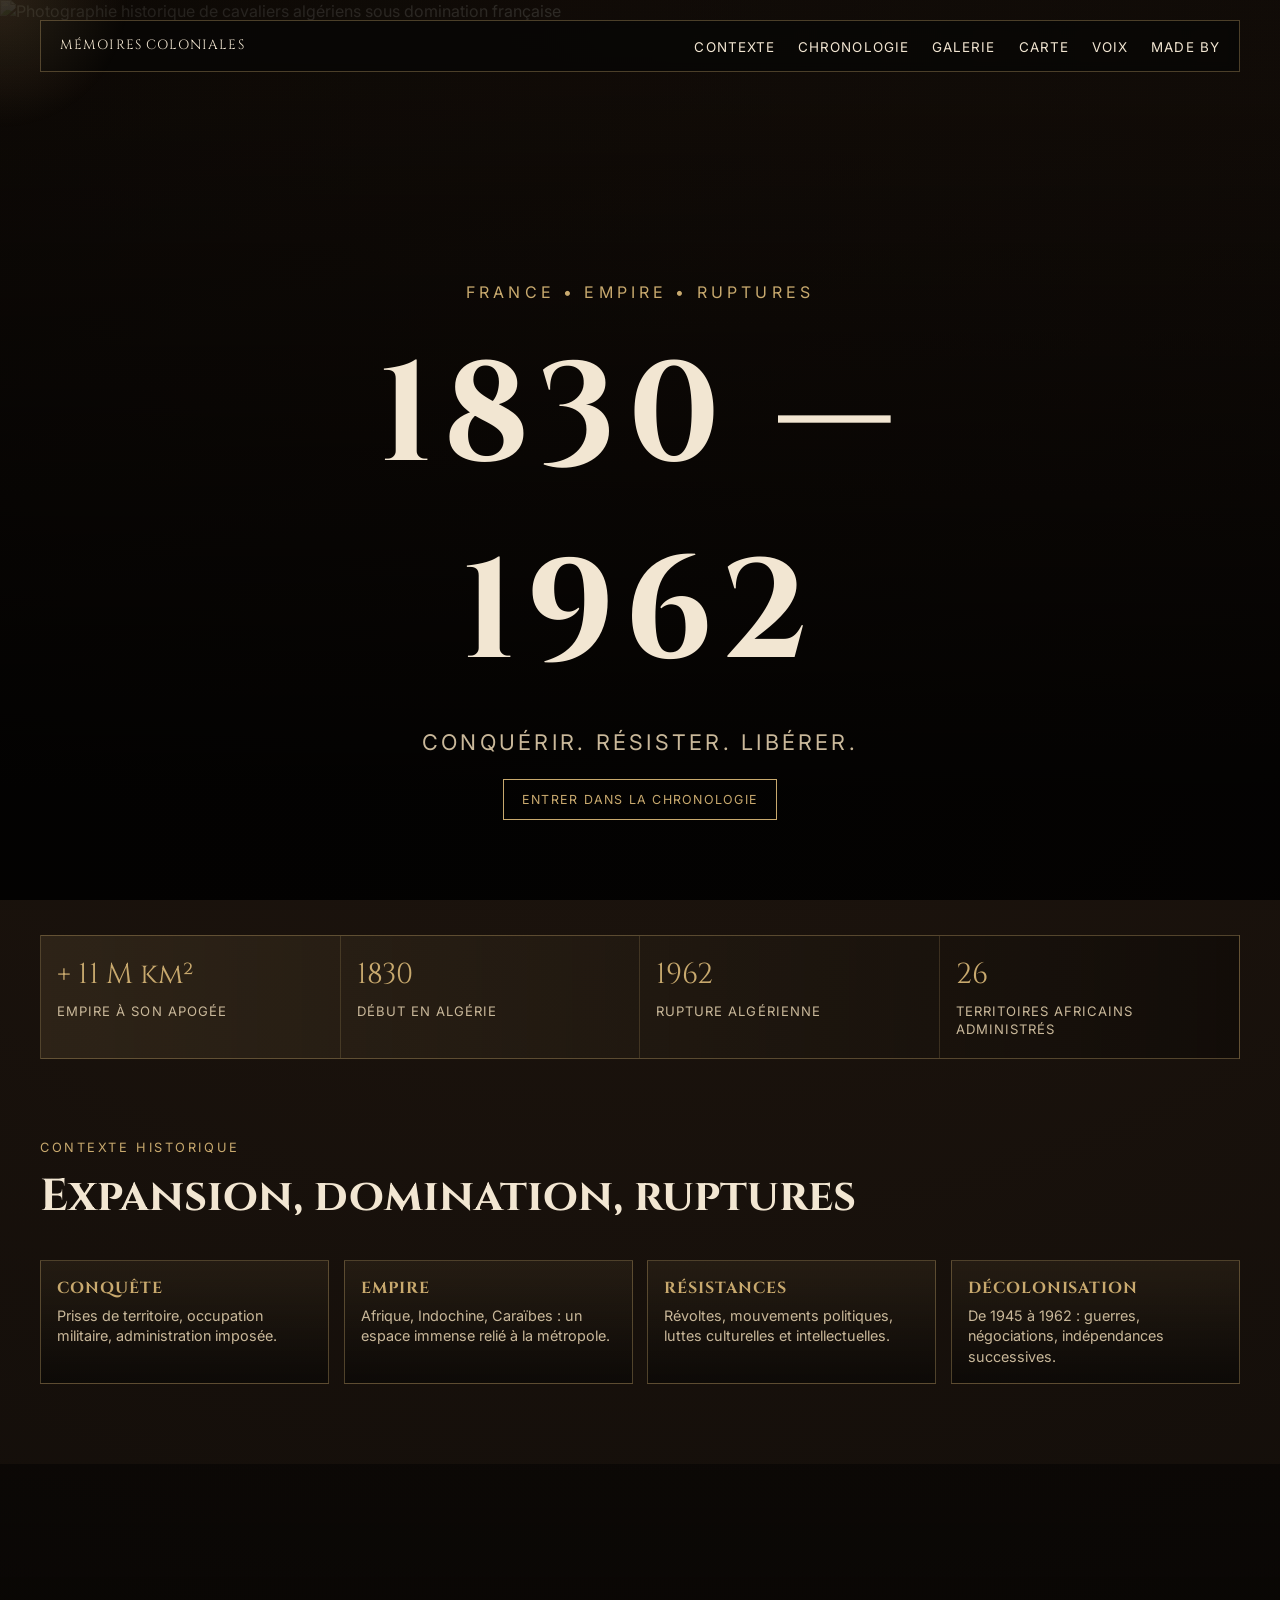
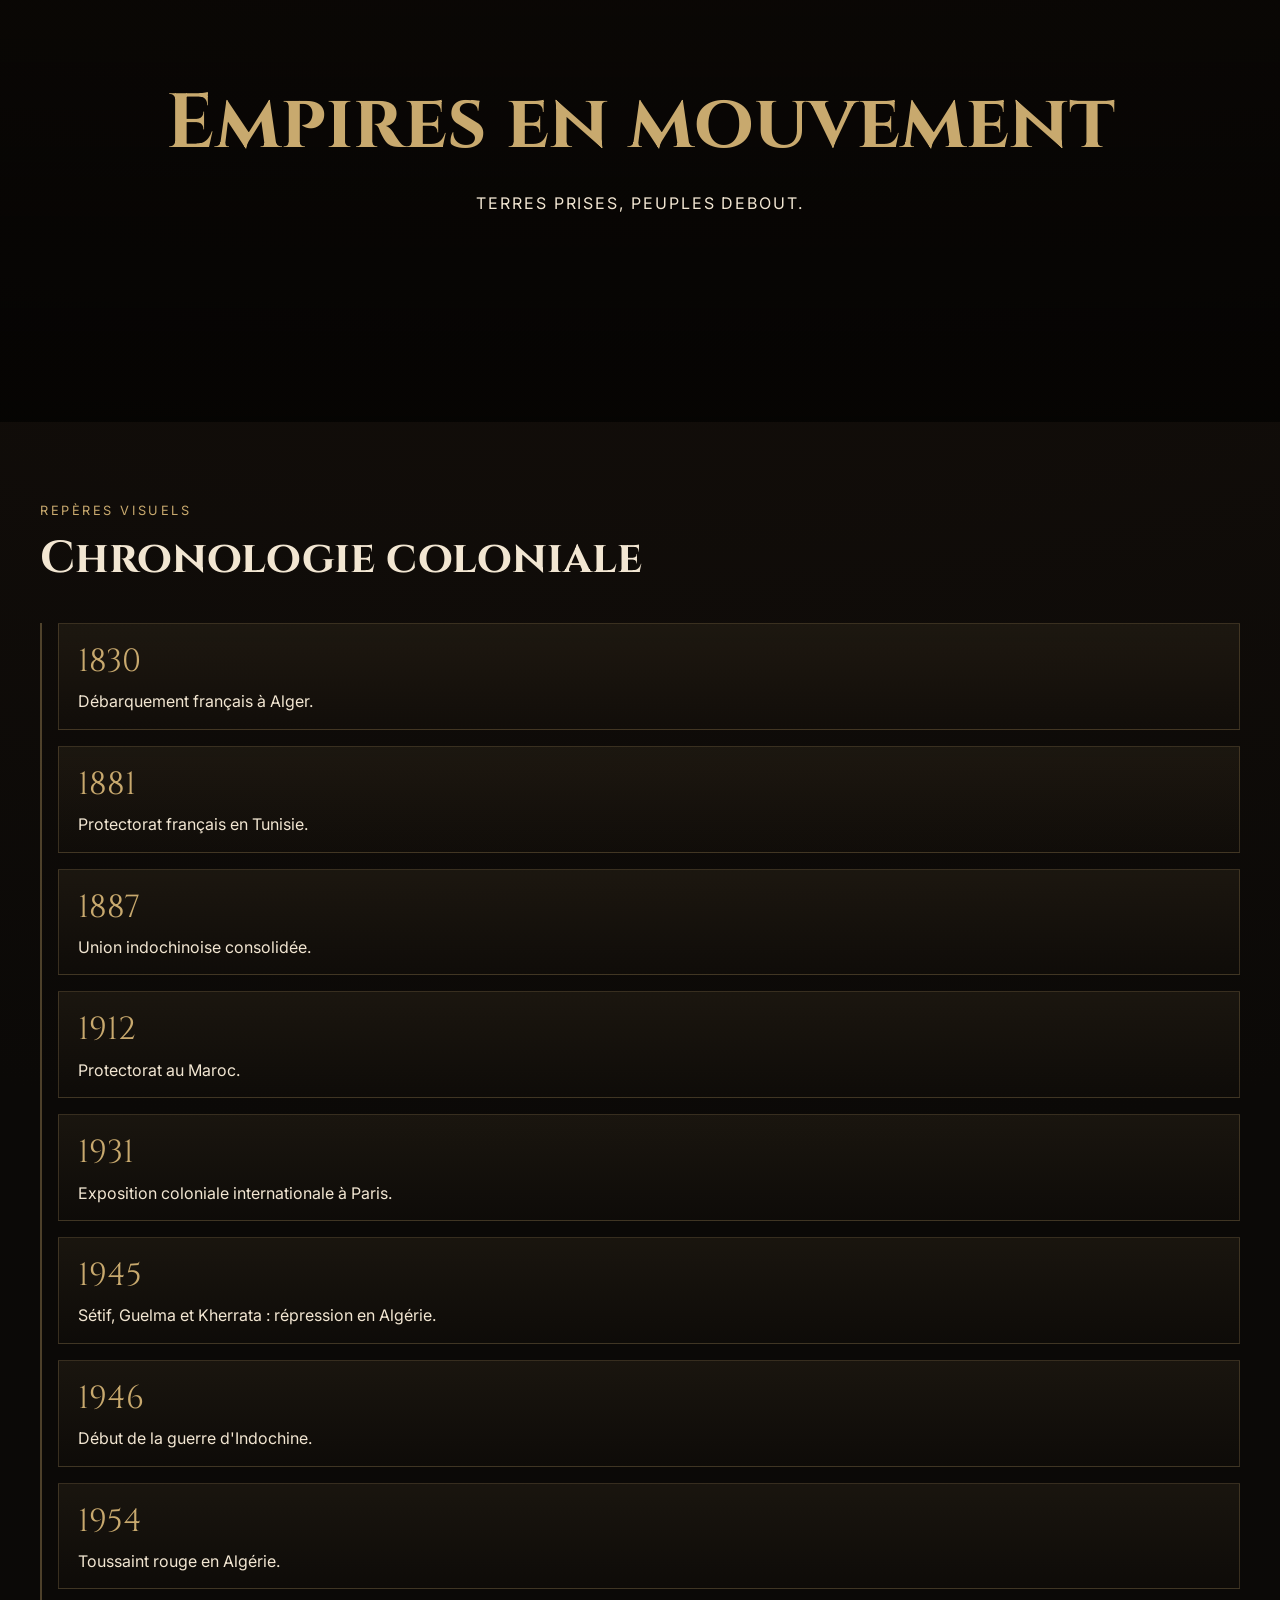
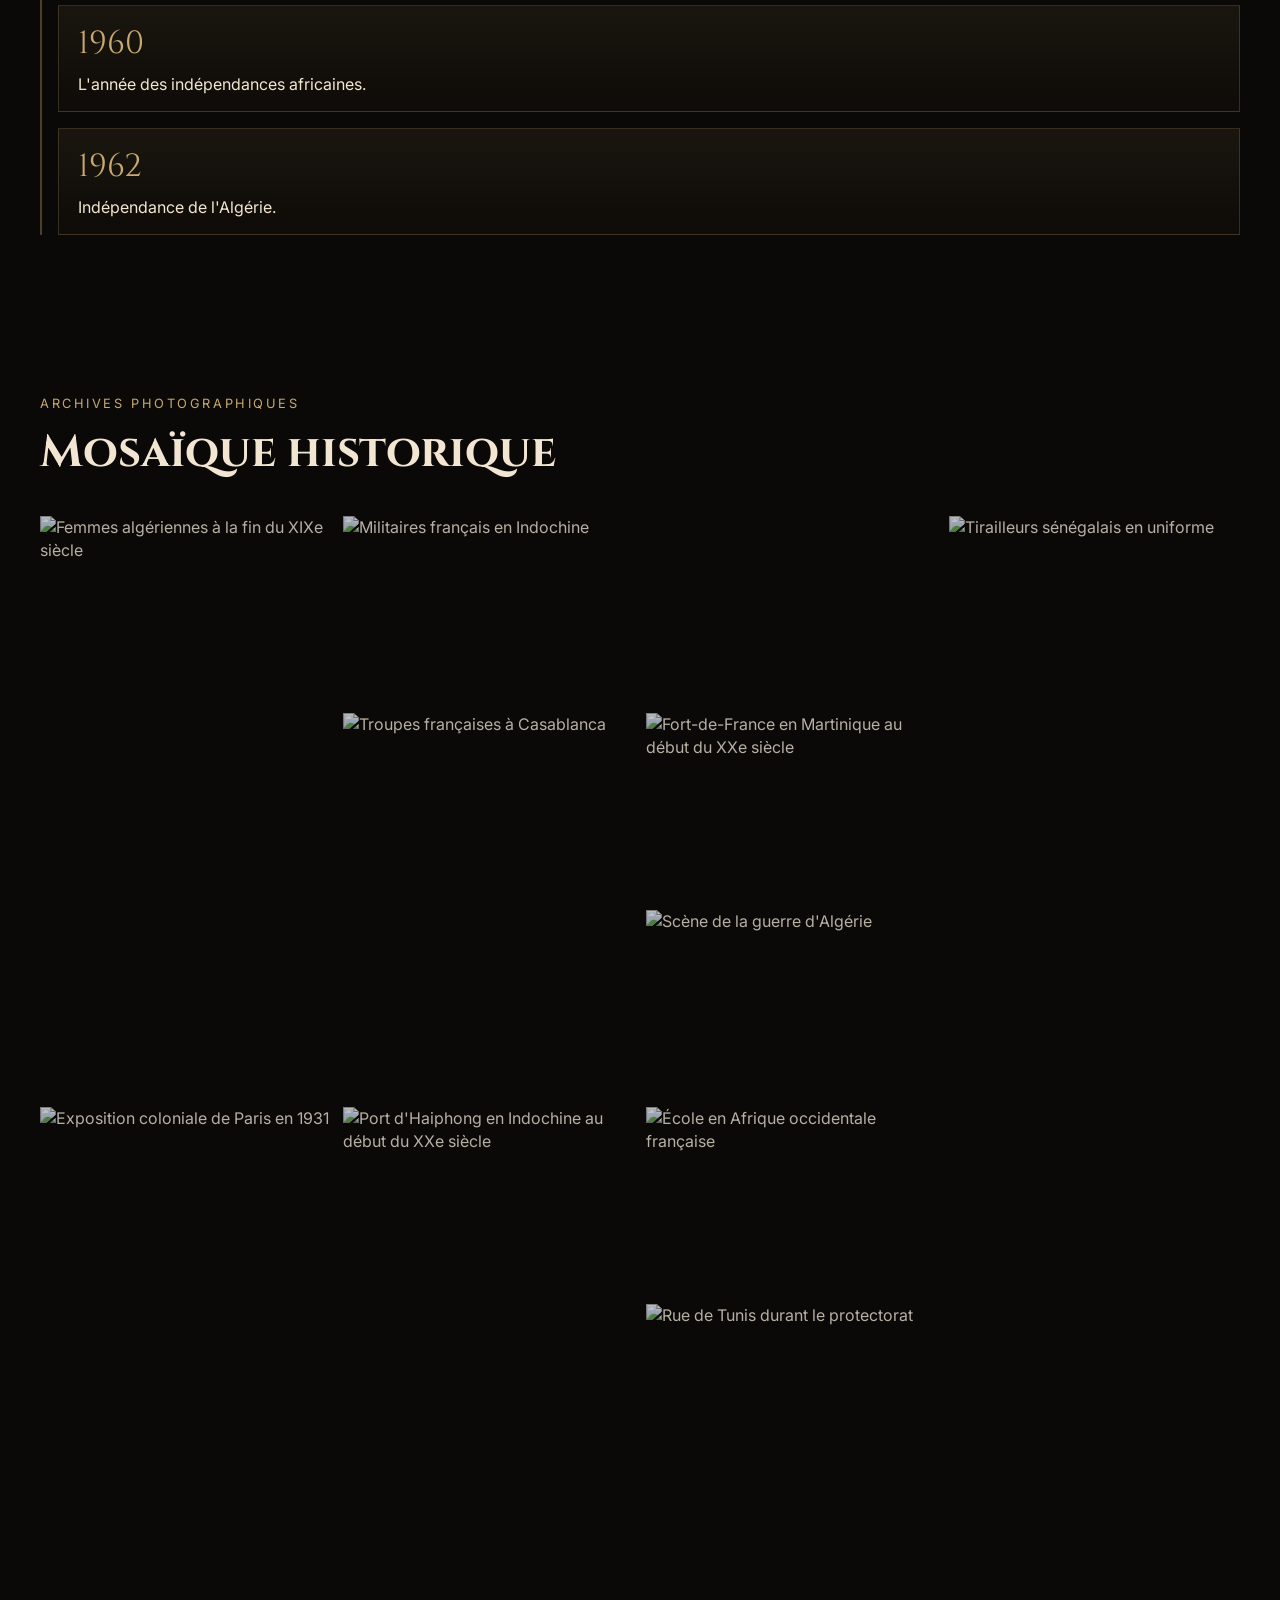
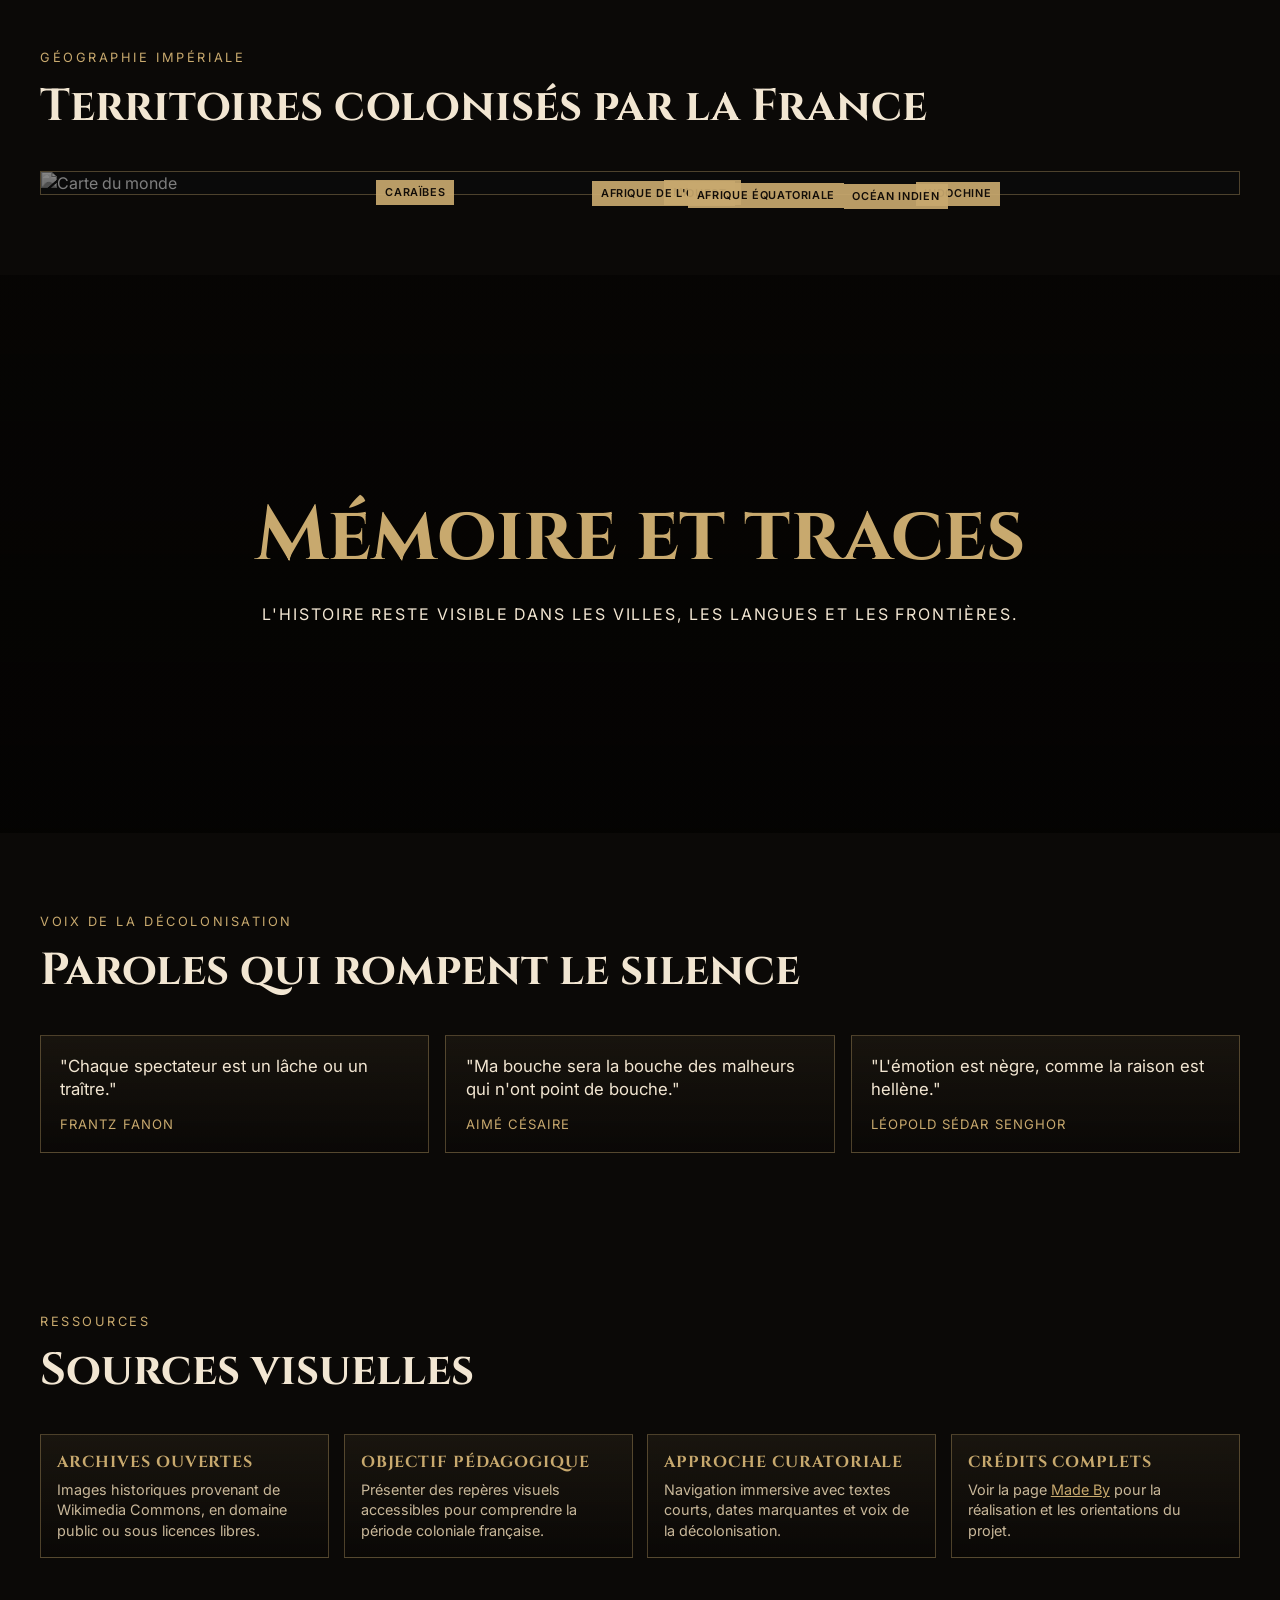
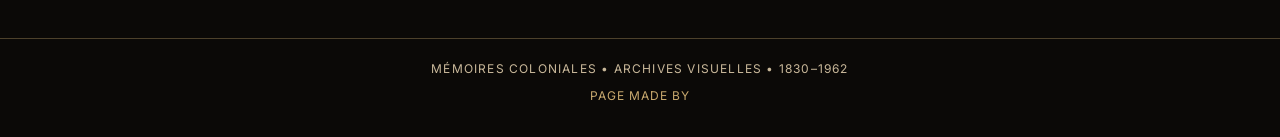
==== index.html @ 6c318ee7 "Initial commit" ====
<!DOCTYPE html>
<html lang="fr">
<head>
  <meta charset="UTF-8">
  <meta name="viewport" content="width=device-width, initial-scale=1.0">
  <title>Mémoires Coloniales | France 1830-1962</title>
  <meta name="description" content="Site immersif en français sur la colonisation et la décolonisation françaises.">
  <link rel="preconnect" href="https://fonts.googleapis.com">
  <link rel="preconnect" href="https://fonts.gstatic.com" crossorigin>
  <link href="https://fonts.googleapis.com/css2?family=Cinzel:wght@400;600;700&family=Inter:wght@300;400;600&display=swap" rel="stylesheet">
  <link rel="stylesheet" href="styles.css">
</head>
<body>
  <div class="cinema-grain" aria-hidden="true"></div>
  <div class="cursor-glow" aria-hidden="true"></div>
  <header class="hero" id="accueil">
    <div class="hero-overlay"></div>
    <img
      class="hero-image kenburns"
      src="https://upload.wikimedia.org/wikipedia/commons/5/5b/Algerian_spahis_1866.jpg"
      alt="Photographie historique de cavaliers algériens sous domination française"
    >
    <nav class="navbar">
      <a href="#accueil" class="logo">MÉMOIRES COLONIALES</a>
      <ul>
        <li><a href="#contexte">Contexte</a></li>
        <li><a href="#chronologie">Chronologie</a></li>
        <li><a href="#galerie">Galerie</a></li>
        <li><a href="#carte">Carte</a></li>
        <li><a href="#voix">Voix</a></li>
        <li><a href="made-by.html">Made By</a></li>
      </ul>
    </nav>
    <div class="hero-content reveal">
      <p class="hero-kicker">France • Empire • Ruptures</p>
      <h1>1830 — 1962</h1>
      <p class="hero-tagline">Conquérir. Résister. Libérer.</p>
      <a class="hero-cta" href="#chronologie">Entrer dans la chronologie</a>
    </div>
  </header>

  <main>
    <section class="stats-strip reveal">
      <article><span>+ 11 M km²</span><p>Empire à son apogée</p></article>
      <article><span>1830</span><p>Début en Algérie</p></article>
      <article><span>1962</span><p>Rupture algérienne</p></article>
      <article><span>26</span><p>Territoires africains administrés</p></article>
    </section>

    <section id="contexte" class="context-section section-spacing reveal">
      <div class="section-title">
        <p class="eyebrow">Contexte historique</p>
        <h2>Expansion, domination, ruptures</h2>
      </div>
      <div class="context-grid">
        <article class="context-card">
          <h3>Conquête</h3>
          <p>Prises de territoire, occupation militaire, administration imposée.</p>
        </article>
        <article class="context-card">
          <h3>Empire</h3>
          <p>Afrique, Indochine, Caraïbes : un espace immense relié à la métropole.</p>
        </article>
        <article class="context-card">
          <h3>Résistances</h3>
          <p>Révoltes, mouvements politiques, luttes culturelles et intellectuelles.</p>
        </article>
        <article class="context-card">
          <h3>Décolonisation</h3>
          <p>De 1945 à 1962 : guerres, négociations, indépendances successives.</p>
        </article>
      </div>
    </section>

    <section class="parallax-section reveal">
      <div class="parallax-bg" aria-hidden="true"></div>
      <div class="parallax-content">
        <h2>Empires en mouvement</h2>
        <p>Terres prises, peuples debout.</p>
      </div>
    </section>

    <section id="chronologie" class="timeline-section section-spacing reveal">
      <div class="section-title">
        <p class="eyebrow">Repères visuels</p>
        <h2>Chronologie coloniale</h2>
      </div>
      <div class="timeline">
        <article class="timeline-item">
          <span class="year">1830</span>
          <p>Débarquement français à Alger.</p>
        </article>
        <article class="timeline-item">
          <span class="year">1881</span>
          <p>Protectorat français en Tunisie.</p>
        </article>
        <article class="timeline-item">
          <span class="year">1887</span>
          <p>Union indochinoise consolidée.</p>
        </article>
        <article class="timeline-item">
          <span class="year">1912</span>
          <p>Protectorat au Maroc.</p>
        </article>
        <article class="timeline-item">
          <span class="year">1931</span>
          <p>Exposition coloniale internationale à Paris.</p>
        </article>
        <article class="timeline-item">
          <span class="year">1945</span>
          <p>Sétif, Guelma et Kherrata : répression en Algérie.</p>
        </article>
        <article class="timeline-item">
          <span class="year">1946</span>
          <p>Début de la guerre d'Indochine.</p>
        </article>
        <article class="timeline-item">
          <span class="year">1954</span>
          <p>Toussaint rouge en Algérie.</p>
        </article>
        <article class="timeline-item">
          <span class="year">1960</span>
          <p>L'année des indépendances africaines.</p>
        </article>
        <article class="timeline-item">
          <span class="year">1962</span>
          <p>Indépendance de l'Algérie.</p>
        </article>
      </div>
    </section>

    <section id="galerie" class="gallery-section section-spacing reveal">
      <div class="section-title">
        <p class="eyebrow">Archives photographiques</p>
        <h2>Mosaïque historique</h2>
      </div>
      <div class="mosaic-grid">
        <figure class="mosaic-item tall">
          <img src="https://upload.wikimedia.org/wikipedia/commons/6/6b/Algerian_women_1889.jpg" alt="Femmes algériennes à la fin du XIXe siècle">
          <figcaption>Algérie — Vies sous occupation</figcaption>
        </figure>
        <figure class="mosaic-item wide">
          <img src="https://upload.wikimedia.org/wikipedia/commons/9/92/French_foreign_legion_in_Indochina_1954.jpg" alt="Militaires français en Indochine">
          <figcaption>Indochine — Fronts coloniaux</figcaption>
        </figure>
        <figure class="mosaic-item">
          <img src="https://upload.wikimedia.org/wikipedia/commons/f/f7/Senegalese_tirailleurs_1917.jpg" alt="Tirailleurs sénégalais en uniforme">
          <figcaption>Afrique de l'Ouest — Soldats de l'empire</figcaption>
        </figure>
        <figure class="mosaic-item tall">
          <img src="https://upload.wikimedia.org/wikipedia/commons/c/c8/Casablanca_1911_french_troops.jpg" alt="Troupes françaises à Casablanca">
          <figcaption>Maroc — Présence armée</figcaption>
        </figure>
        <figure class="mosaic-item">
          <img src="https://upload.wikimedia.org/wikipedia/commons/2/2d/Martinique_Fort-de-France_c1900.jpg" alt="Fort-de-France en Martinique au début du XXe siècle">
          <figcaption>Caraïbes — Ville coloniale</figcaption>
        </figure>
        <figure class="mosaic-item wide">
          <img src="https://upload.wikimedia.org/wikipedia/commons/0/01/Algeria_War_1957.jpg" alt="Scène de la guerre d'Algérie">
          <figcaption>Algérie — Guerre de libération</figcaption>
        </figure>
        <figure class="mosaic-item">
          <img src="https://upload.wikimedia.org/wikipedia/commons/7/75/Colonial_Exposition_1931.jpg" alt="Exposition coloniale de Paris en 1931">
          <figcaption>Paris 1931 — Mise en scène impériale</figcaption>
        </figure>
        <figure class="mosaic-item tall">
          <img src="https://upload.wikimedia.org/wikipedia/commons/3/3a/Haiphong_Indochina_1900s.jpg" alt="Port d'Haiphong en Indochine au début du XXe siècle">
          <figcaption>Indochine — Ports coloniaux</figcaption>
        </figure>
        <figure class="mosaic-item">
          <img src="https://upload.wikimedia.org/wikipedia/commons/b/be/French_West_Africa_school.jpg" alt="École en Afrique occidentale française">
          <figcaption>AOF — École et assimilation</figcaption>
        </figure>
        <figure class="mosaic-item wide">
          <img src="https://upload.wikimedia.org/wikipedia/commons/a/a6/Tunis_French_Protectorate.jpg" alt="Rue de Tunis durant le protectorat">
          <figcaption>Tunisie — Société sous protectorat</figcaption>
        </figure>
      </div>
    </section>

    <section id="carte" class="map-section section-spacing reveal">
      <div class="section-title">
        <p class="eyebrow">Géographie impériale</p>
        <h2>Territoires colonisés par la France</h2>
      </div>
      <div class="map-wrapper">
        <img src="https://upload.wikimedia.org/wikipedia/commons/8/80/World_map_-_low_resolution.svg" alt="Carte du monde">
        <div class="marker afrique-nord">Maghreb</div>
        <div class="marker afrique-ouest">Afrique de l'Ouest</div>
        <div class="marker afrique-equatoriale">Afrique équatoriale</div>
        <div class="marker indochine">Indochine</div>
        <div class="marker caraibes">Caraïbes</div>
        <div class="marker ocean-indien">Océan Indien</div>
      </div>
    </section>

    <section class="parallax-section reveal">
      <div class="parallax-bg parallax-bg-second" aria-hidden="true"></div>
      <div class="parallax-content">
        <h2>Mémoire et traces</h2>
        <p>L'histoire reste visible dans les villes, les langues et les frontières.</p>
      </div>
    </section>

    <section id="voix" class="quotes-section section-spacing reveal">
      <div class="section-title">
        <p class="eyebrow">Voix de la décolonisation</p>
        <h2>Paroles qui rompent le silence</h2>
      </div>
      <div class="quotes-grid">
        <blockquote>
          <p>"Chaque spectateur est un lâche ou un traître."</p>
          <cite>Frantz Fanon</cite>
        </blockquote>
        <blockquote>
          <p>"Ma bouche sera la bouche des malheurs qui n'ont point de bouche."</p>
          <cite>Aimé Césaire</cite>
        </blockquote>
        <blockquote>
          <p>"L'émotion est nègre, comme la raison est hellène."</p>
          <cite>Léopold Sédar Senghor</cite>
        </blockquote>
      </div>
    </section>

    <section class="section-spacing reveal">
      <div class="section-title">
        <p class="eyebrow">Ressources</p>
        <h2>Sources visuelles</h2>
      </div>
      <div class="context-grid">
        <article class="context-card">
          <h3>Archives ouvertes</h3>
          <p>Images historiques provenant de Wikimedia Commons, en domaine public ou sous licences libres.</p>
        </article>
        <article class="context-card">
          <h3>Objectif pédagogique</h3>
          <p>Présenter des repères visuels accessibles pour comprendre la période coloniale française.</p>
        </article>
        <article class="context-card">
          <h3>Approche curatoriale</h3>
          <p>Navigation immersive avec textes courts, dates marquantes et voix de la décolonisation.</p>
        </article>
        <article class="context-card">
          <h3>Crédits complets</h3>
          <p>Voir la page <a href="made-by.html">Made By</a> pour la réalisation et les orientations du projet.</p>
        </article>
      </div>
    </section>
  </main>

  <footer class="footer">
    <p>Mémoires Coloniales • Archives visuelles • 1830–1962</p>
    <a href="made-by.html">Page Made By</a>
  </footer>

  <script src="script.js"></script>
</body>
</html>
---- styles.css ----
:root {
  --bg: #0b0907;
  --bg-soft: #17120d;
  --panel: #1e1710;
  --gold: #c8a96e;
  --gold-soft: #9f8352;
  --text: #f2e6d2;
  --muted: #c9b89a;
  --line: rgba(200, 169, 110, 0.35);
}

* {
  box-sizing: border-box;
  margin: 0;
  padding: 0;
}

html {
  scroll-behavior: smooth;
}

body {
  font-family: "Inter", sans-serif;
  background: radial-gradient(circle at top, #22170f 0%, var(--bg) 42%);
  color: var(--text);
  line-height: 1.4;
  overflow-x: hidden;
  position: relative;
}

img {
  display: block;
  width: 100%;
  height: auto;
}

.hero {
  min-height: 100vh;
  position: relative;
  display: grid;
  place-items: center;
  isolation: isolate;
}

.hero-image {
  position: absolute;
  inset: 0;
  width: 100%;
  height: 100%;
  object-fit: cover;
  z-index: -3;
  filter: saturate(0.72) contrast(1.06) brightness(0.58);
}

.hero-overlay {
  position: absolute;
  inset: 0;
  background:
    linear-gradient(180deg, rgba(0, 0, 0, 0.4) 10%, rgba(0, 0, 0, 0.86) 88%),
    linear-gradient(90deg, rgba(18, 12, 7, 0.7), rgba(26, 16, 9, 0.35));
  z-index: -2;
}

.kenburns {
  animation: kenBurns 26s ease-in-out infinite alternate;
}

@keyframes kenBurns {
  0% {
    transform: scale(1) translateY(0);
  }
  100% {
    transform: scale(1.16) translateY(-1.5%);
  }
}

.navbar {
  position: sticky;
  top: 0;
  z-index: 50;
  width: min(1200px, calc(100% - 2rem));
  margin: 1.25rem auto auto;
  padding: 0.85rem 1.2rem;
  display: flex;
  justify-content: space-between;
  align-items: center;
  border: 1px solid var(--line);
  background: rgba(8, 7, 6, 0.82);
  backdrop-filter: blur(6px);
}

.logo {
  text-decoration: none;
  color: var(--gold);
  letter-spacing: 0.14em;
  font-family: "Cinzel", serif;
  font-size: clamp(0.72rem, 2vw, 0.9rem);
}

.navbar ul {
  list-style: none;
  display: flex;
  gap: clamp(0.6rem, 1.8vw, 1.8rem);
}

.navbar a {
  color: var(--text);
  text-decoration: none;
  font-size: 0.84rem;
  text-transform: uppercase;
  letter-spacing: 0.08em;
  transition: color 0.25s ease;
}

.navbar a.active,
.navbar a:hover {
  color: var(--gold);
}

.hero-content {
  text-align: center;
  max-width: 820px;
  padding: 1rem;
}

.hero-kicker {
  text-transform: uppercase;
  letter-spacing: 0.26em;
  color: var(--gold);
  margin-bottom: 1rem;
}

h1, h2, h3, .year {
  font-family: "Cinzel", serif;
}

h1 {
  font-size: clamp(3.2rem, 13vw, 8.8rem);
  letter-spacing: 0.08em;
  color: var(--text);
}

.hero-tagline {
  margin-top: 0.85rem;
  font-size: clamp(1rem, 2.7vw, 1.35rem);
  letter-spacing: 0.15em;
  text-transform: uppercase;
  color: var(--muted);
}

.hero-cta {
  display: inline-block;
  margin-top: 1.4rem;
  border: 1px solid var(--gold);
  color: var(--gold);
  text-decoration: none;
  text-transform: uppercase;
  letter-spacing: 0.1em;
  padding: 0.65rem 1.1rem;
  font-size: 0.78rem;
  transition: background 0.3s ease, color 0.3s ease, transform 0.3s ease;
}

.hero-cta:hover {
  background: var(--gold);
  color: #120d08;
  transform: translateY(-2px);
}

.cinema-grain {
  position: fixed;
  inset: 0;
  pointer-events: none;
  z-index: 120;
  opacity: 0.09;
  background-image: radial-gradient(circle, rgba(255, 255, 255, 0.26) 1px, transparent 1px);
  background-size: 3px 3px;
  mix-blend-mode: soft-light;
}

.cursor-glow {
  position: fixed;
  top: 0;
  left: 0;
  width: 260px;
  height: 260px;
  border-radius: 50%;
  pointer-events: none;
  z-index: 10;
  background: radial-gradient(circle, rgba(200, 169, 110, 0.16) 0%, rgba(200, 169, 110, 0) 70%);
  transform: translate(-50%, -50%);
}

.stats-strip {
  width: min(1200px, calc(100% - 2rem));
  margin: 2.2rem auto 0;
  border: 1px solid var(--line);
  background: linear-gradient(90deg, rgba(200, 169, 110, 0.12), rgba(17, 12, 8, 0.85));
  display: grid;
  grid-template-columns: repeat(4, 1fr);
}

.stats-strip article {
  padding: 1.2rem 1rem;
  border-right: 1px solid rgba(200, 169, 110, 0.2);
}

.stats-strip article:last-child {
  border-right: none;
}

.stats-strip span {
  display: block;
  font-family: "Cinzel", serif;
  color: var(--gold);
  font-size: clamp(1.3rem, 2.8vw, 1.8rem);
}

.stats-strip p {
  margin-top: 0.4rem;
  color: var(--muted);
  font-size: 0.82rem;
  text-transform: uppercase;
  letter-spacing: 0.08em;
}

.section-spacing {
  width: min(1200px, calc(100% - 2rem));
  margin: 0 auto;
  padding: 5rem 0;
}

.section-title {
  margin-bottom: 2rem;
}

.section-title .eyebrow {
  text-transform: uppercase;
  letter-spacing: 0.2em;
  color: var(--gold);
  font-size: 0.8rem;
  margin-bottom: 0.55rem;
}

.section-title h2 {
  font-size: clamp(1.5rem, 5vw, 2.8rem);
}

.context-grid {
  display: grid;
  grid-template-columns: repeat(4, 1fr);
  gap: 0.9rem;
}

.context-card {
  border: 1px solid var(--line);
  background: linear-gradient(180deg, rgba(200, 169, 110, 0.08), rgba(10, 8, 6, 0.74));
  padding: 1rem;
}

.context-card h3 {
  color: var(--gold);
  margin-bottom: 0.4rem;
  font-size: 1rem;
  letter-spacing: 0.06em;
  text-transform: uppercase;
}

.context-card p {
  color: var(--muted);
  font-size: 0.9rem;
}

.context-card a {
  color: var(--gold);
}

.parallax-section {
  height: 62vh;
  position: relative;
  overflow: hidden;
  display: grid;
  place-items: center;
}

.parallax-bg {
  position: absolute;
  inset: -10% 0;
  background-image:
    linear-gradient(to bottom, rgba(4, 3, 2, 0.5), rgba(4, 3, 2, 0.87)),
    url("https://upload.wikimedia.org/wikipedia/commons/8/80/Algerian_cavalry_1893.jpg");
  background-attachment: fixed;
  background-position: center;
  background-size: cover;
  transform: scale(1.08);
}

.parallax-bg-second {
  background-image:
    linear-gradient(to bottom, rgba(4, 3, 2, 0.56), rgba(4, 3, 2, 0.9)),
    url("https://upload.wikimedia.org/wikipedia/commons/7/7f/Independence_Day_Algeria_1962.jpg");
}

.parallax-content {
  position: relative;
  text-align: center;
  z-index: 2;
}

.parallax-content h2 {
  font-size: clamp(2rem, 8vw, 4.8rem);
  color: var(--gold);
}

.parallax-content p {
  margin-top: 0.8rem;
  letter-spacing: 0.12em;
  text-transform: uppercase;
}

.timeline {
  display: grid;
  gap: 1rem;
  border-left: 2px solid var(--line);
  padding-left: 1rem;
}

.timeline-item {
  padding: 1rem 1rem 1rem 1.2rem;
  background: linear-gradient(180deg, rgba(200, 169, 110, 0.08), rgba(200, 169, 110, 0.02));
  border: 1px solid rgba(200, 169, 110, 0.22);
}

.year {
  display: block;
  color: var(--gold);
  font-size: clamp(1.45rem, 3.2vw, 2rem);
  margin-bottom: 0.35rem;
}

.mosaic-grid {
  display: grid;
  grid-template-columns: repeat(4, 1fr);
  grid-auto-rows: 185px;
  gap: 0.75rem;
}

.mosaic-item {
  position: relative;
  overflow: hidden;
}

.mosaic-item img {
  width: 100%;
  height: 100%;
  object-fit: cover;
  transition: transform 0.7s ease;
  filter: contrast(1.03) brightness(0.75) saturate(0.75);
}

.mosaic-item:hover img {
  transform: scale(1.08);
}

.mosaic-item figcaption {
  position: absolute;
  inset: auto 0 0;
  background: linear-gradient(180deg, transparent, rgba(4, 3, 2, 0.9));
  color: var(--text);
  padding: 0.95rem 0.8rem 0.7rem;
  font-size: 0.82rem;
  letter-spacing: 0.08em;
  text-transform: uppercase;
  opacity: 0;
  transform: translateY(12px);
  transition: opacity 0.4s ease, transform 0.4s ease;
}

.mosaic-item:hover figcaption {
  opacity: 1;
  transform: translateY(0);
}

.mosaic-item.tall {
  grid-row: span 2;
}

.mosaic-item.wide {
  grid-column: span 2;
}

.map-wrapper {
  position: relative;
  border: 1px solid var(--line);
  background: #0a0a0a;
}

.map-wrapper img {
  filter: grayscale(1) contrast(1.1) brightness(0.52);
}

.marker {
  position: absolute;
  background: rgba(200, 169, 110, 0.92);
  color: #120d08;
  padding: 0.3rem 0.55rem;
  font-size: 0.68rem;
  letter-spacing: 0.06em;
  text-transform: uppercase;
  font-weight: 600;
}

.afrique-nord { top: 37%; left: 52%; }
.afrique-ouest { top: 43%; left: 46%; }
.afrique-equatoriale { top: 50%; left: 54%; }
.indochine { top: 44%; left: 73%; }
.caraibes { top: 38%; left: 28%; }
.ocean-indien { top: 56%; left: 67%; }

.quotes-grid {
  display: grid;
  grid-template-columns: repeat(3, 1fr);
  gap: 1rem;
}

blockquote {
  border: 1px solid var(--line);
  background: linear-gradient(180deg, rgba(200, 169, 110, 0.07), rgba(10, 8, 6, 0.72));
  padding: 1.2rem;
}

blockquote p {
  font-size: 1.05rem;
}

blockquote cite {
  display: block;
  margin-top: 0.8rem;
  color: var(--gold);
  font-style: normal;
  text-transform: uppercase;
  letter-spacing: 0.08em;
  font-size: 0.82rem;
}

.footer {
  padding: 1.4rem 1rem 2rem;
  border-top: 1px solid var(--line);
  text-align: center;
  letter-spacing: 0.1em;
  text-transform: uppercase;
  color: var(--muted);
  font-size: 0.75rem;
}

.footer a {
  display: inline-block;
  margin-top: 0.65rem;
  color: var(--gold);
  text-decoration: none;
  letter-spacing: 0.08em;
}

.footer a:hover {
  color: var(--text);
}

.reveal {
  opacity: 0;
  transform: translateY(28px);
  transition: opacity 0.9s ease, transform 0.9s ease;
}

.reveal.visible {
  opacity: 1;
  transform: translateY(0);
}

@media (max-width: 940px) {
  .stats-strip {
    grid-template-columns: repeat(2, 1fr);
  }

  .stats-strip article:nth-child(2) {
    border-right: none;
  }

  .context-grid {
    grid-template-columns: repeat(2, 1fr);
  }

  .mosaic-grid {
    grid-template-columns: repeat(2, 1fr);
    grid-auto-rows: 170px;
  }

  .quotes-grid {
    grid-template-columns: 1fr;
  }
}

@media (max-width: 720px) {
  .navbar {
    gap: 0.9rem;
    align-items: flex-start;
    flex-direction: column;
  }

  .navbar ul {
    flex-wrap: wrap;
  }

  .parallax-section {
    height: 45vh;
  }

  .stats-strip {
    grid-template-columns: 1fr;
  }

  .stats-strip article {
    border-right: none;
    border-bottom: 1px solid rgba(200, 169, 110, 0.2);
  }

  .stats-strip article:last-child {
    border-bottom: none;
  }

  .context-grid {
    grid-template-columns: 1fr;
  }

  .mosaic-item.wide {
    grid-column: span 1;
  }

  .marker {
    font-size: 0.58rem;
    padding: 0.24rem 0.44rem;
  }
}
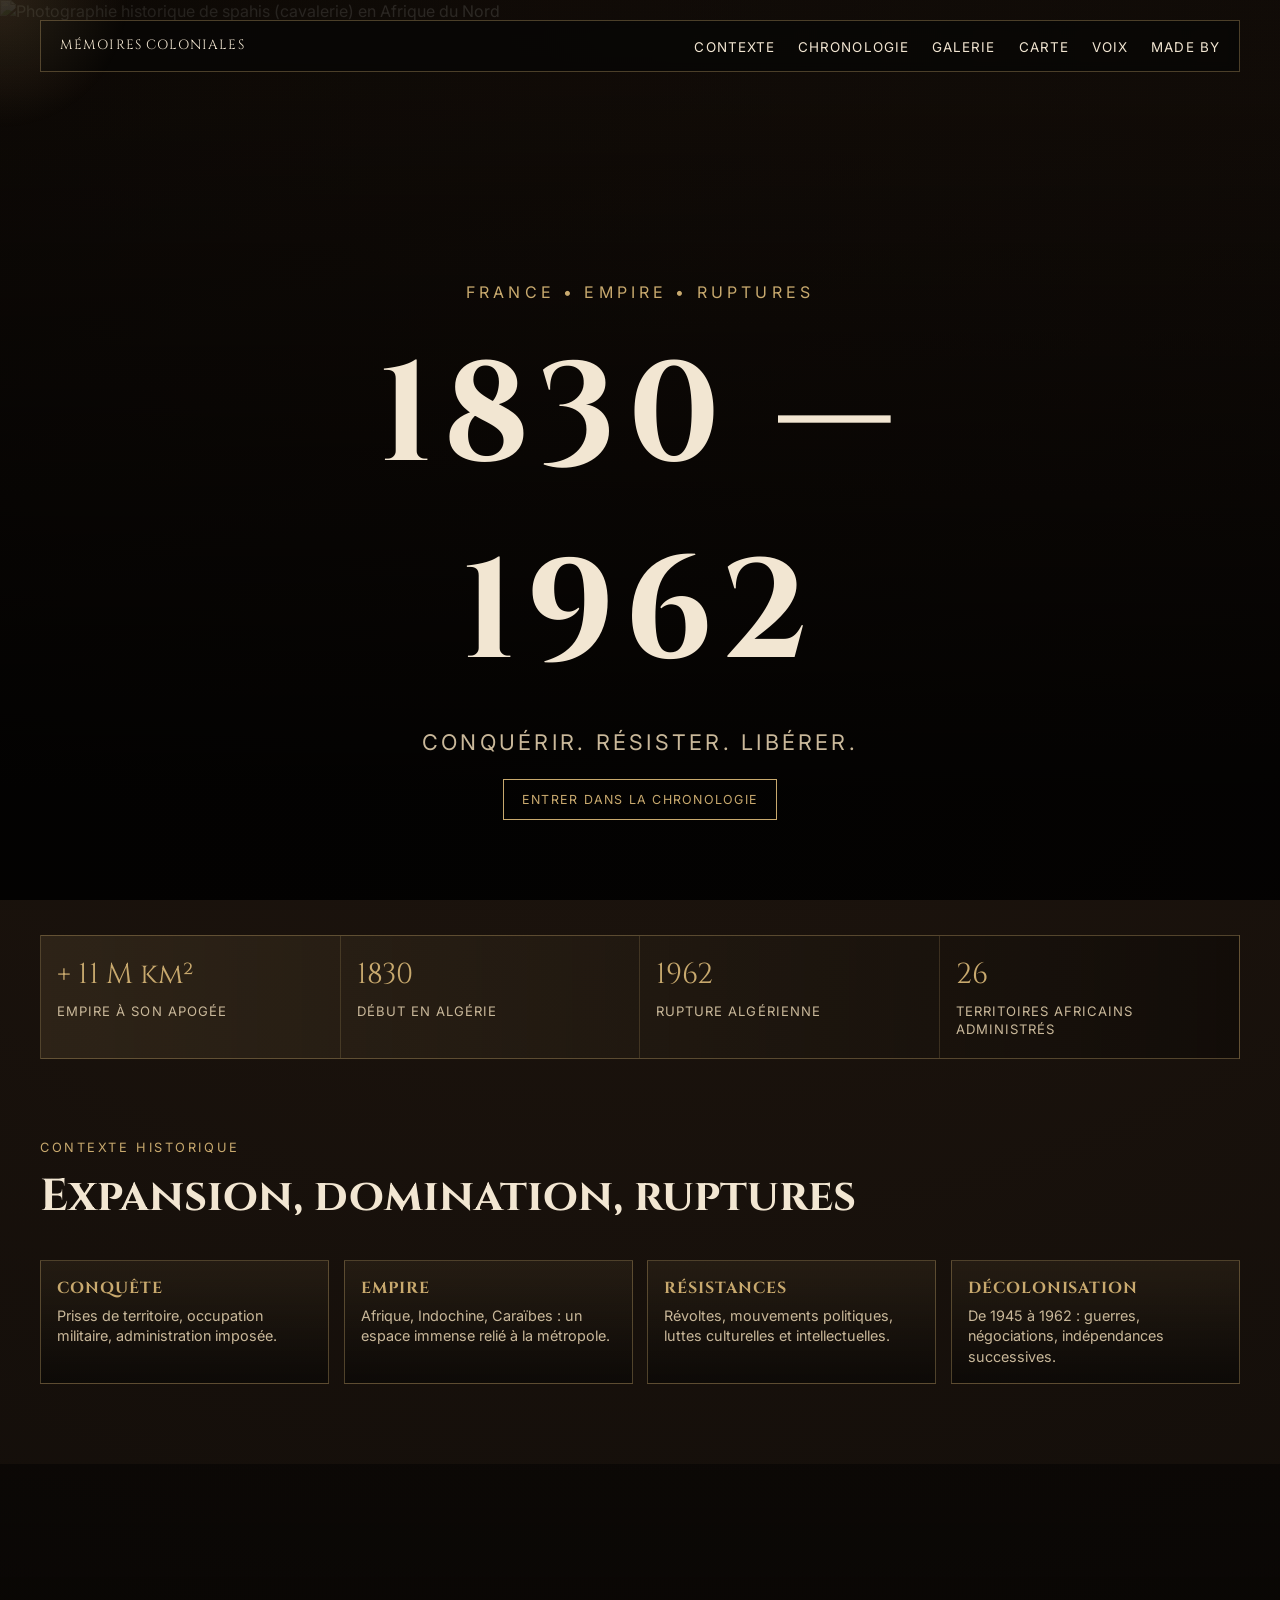
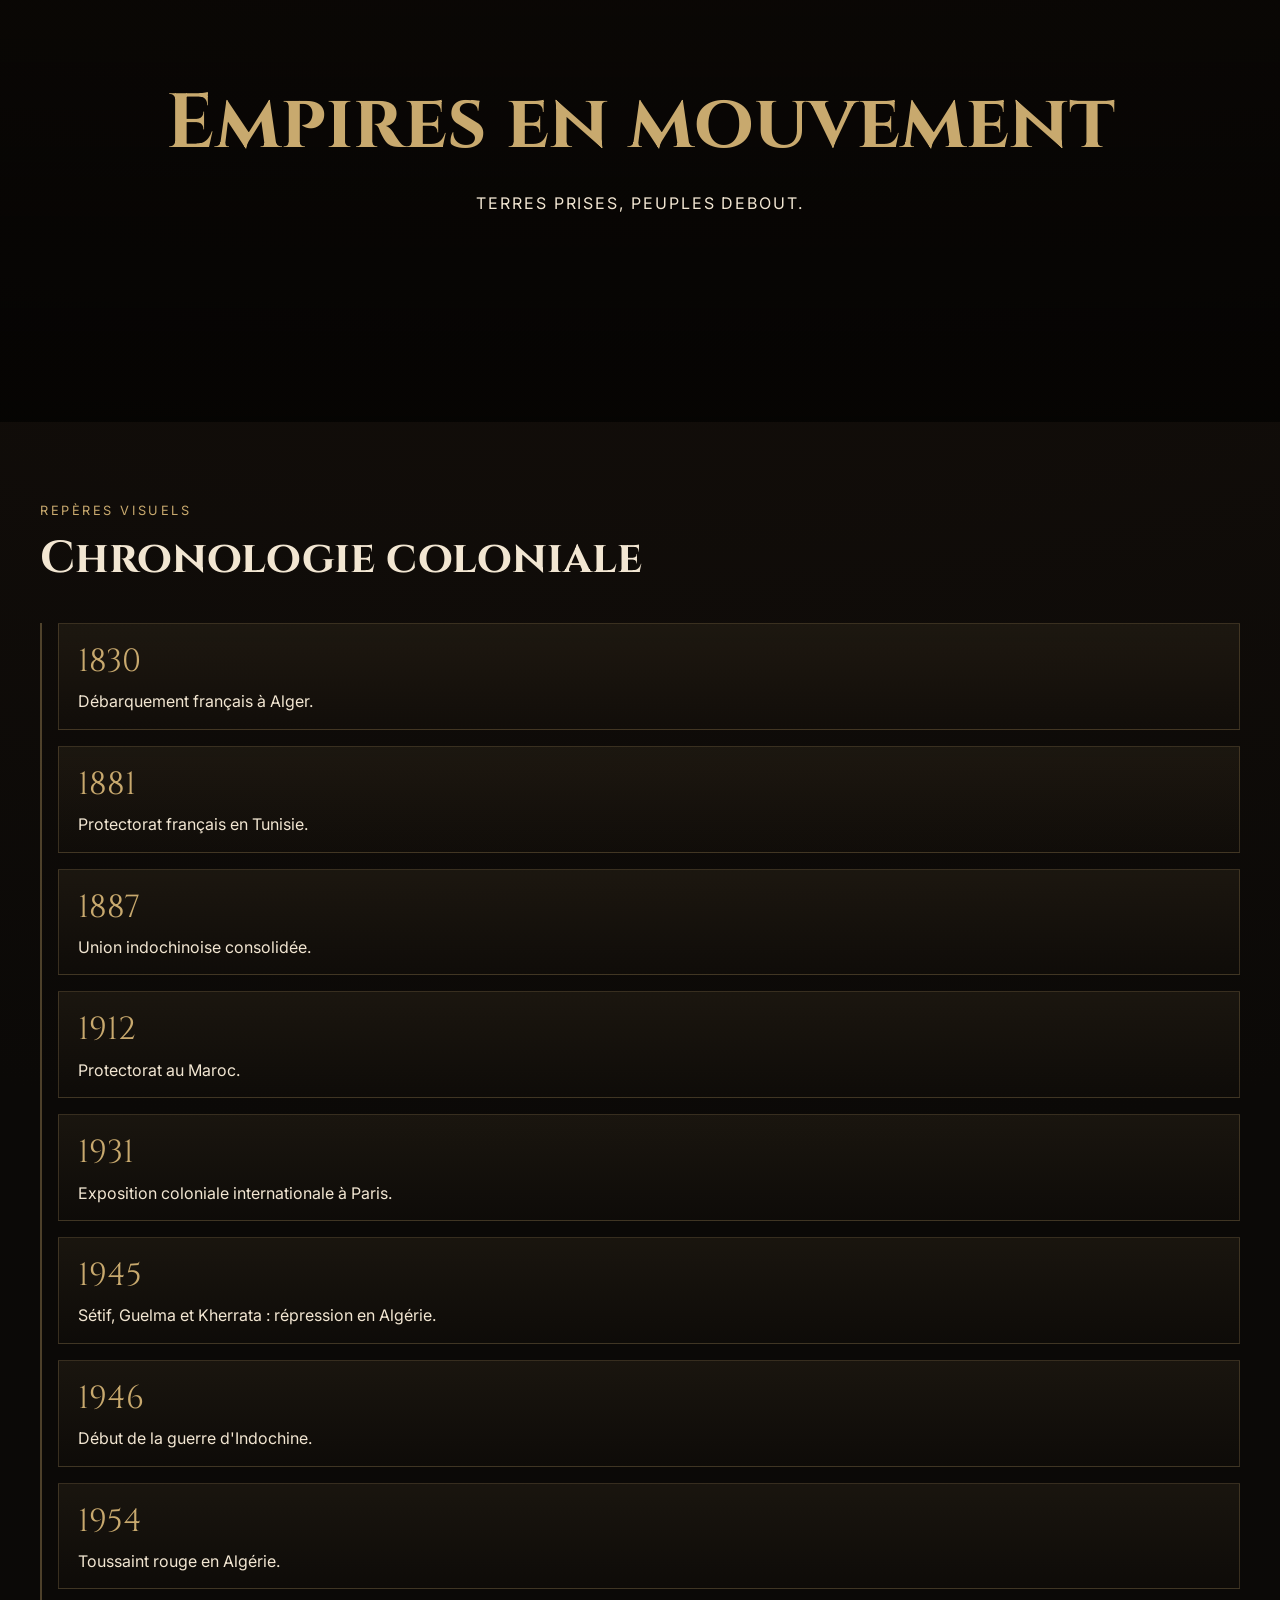
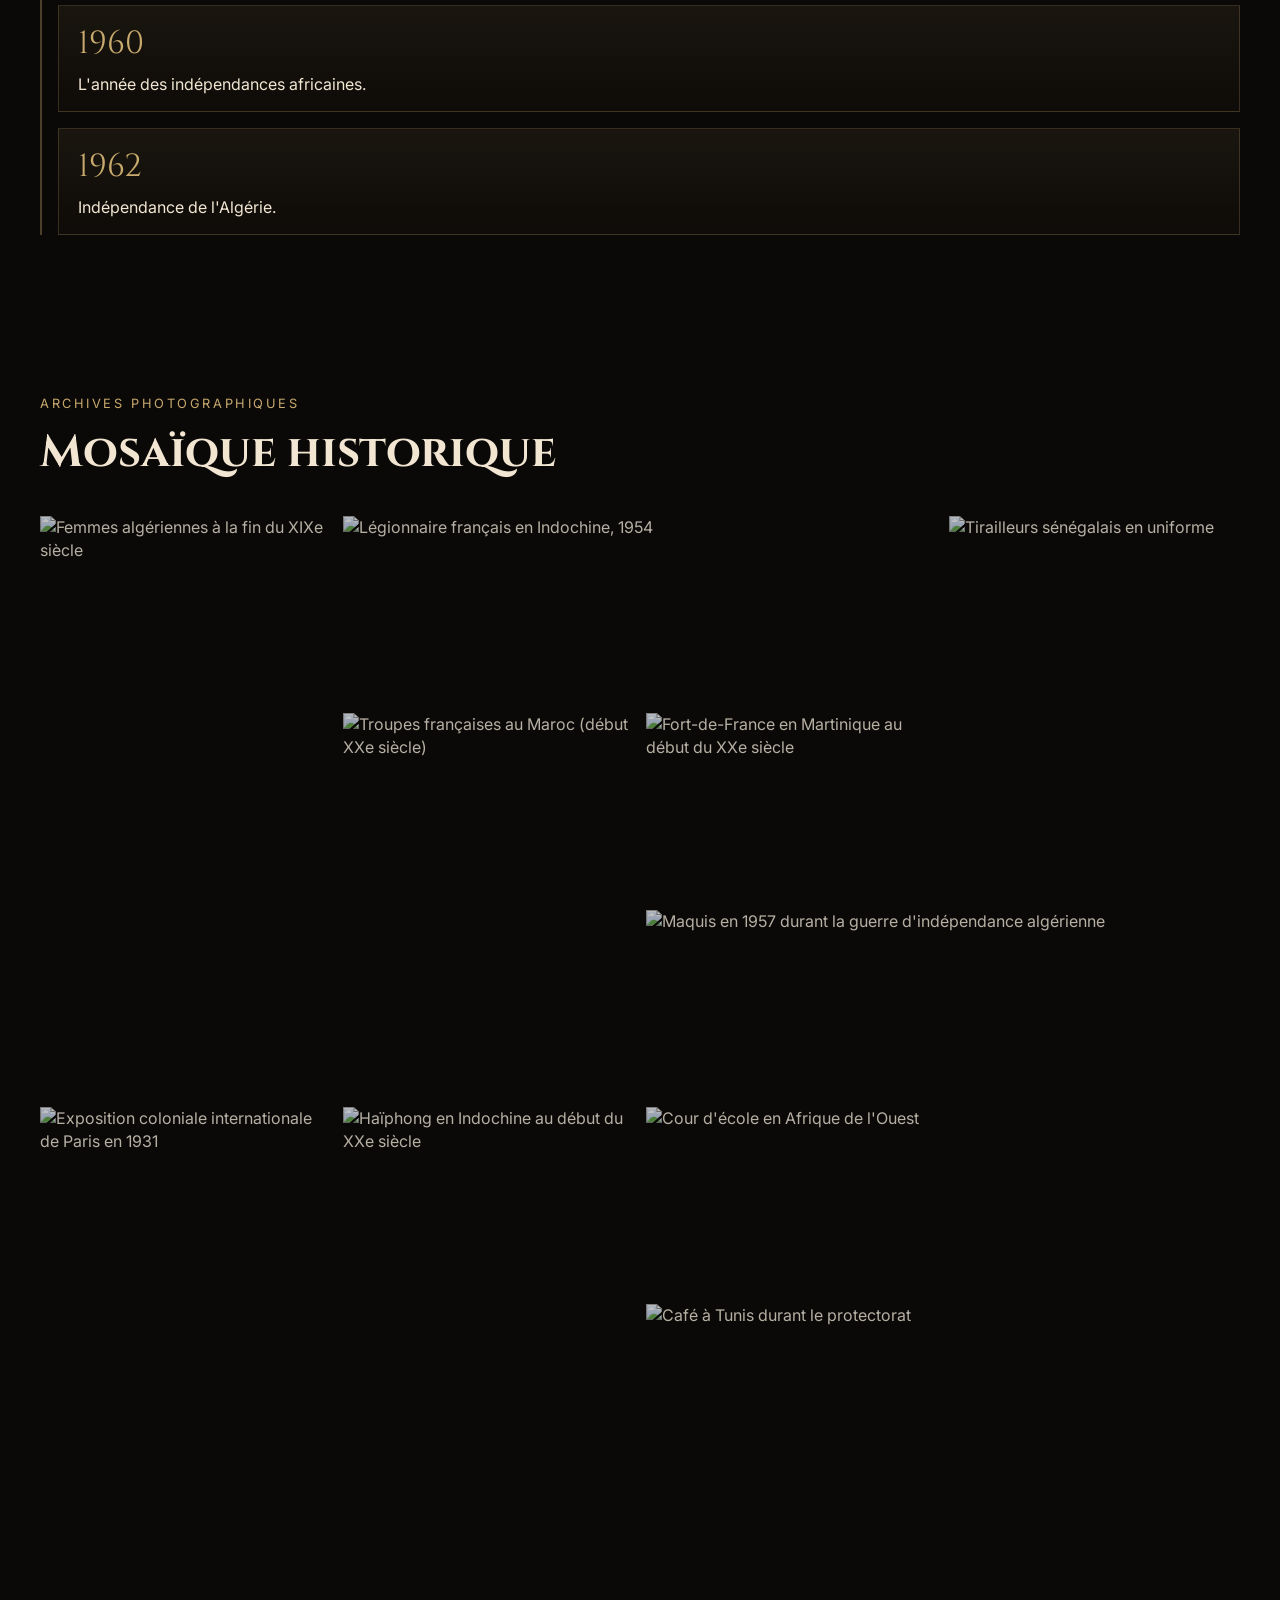
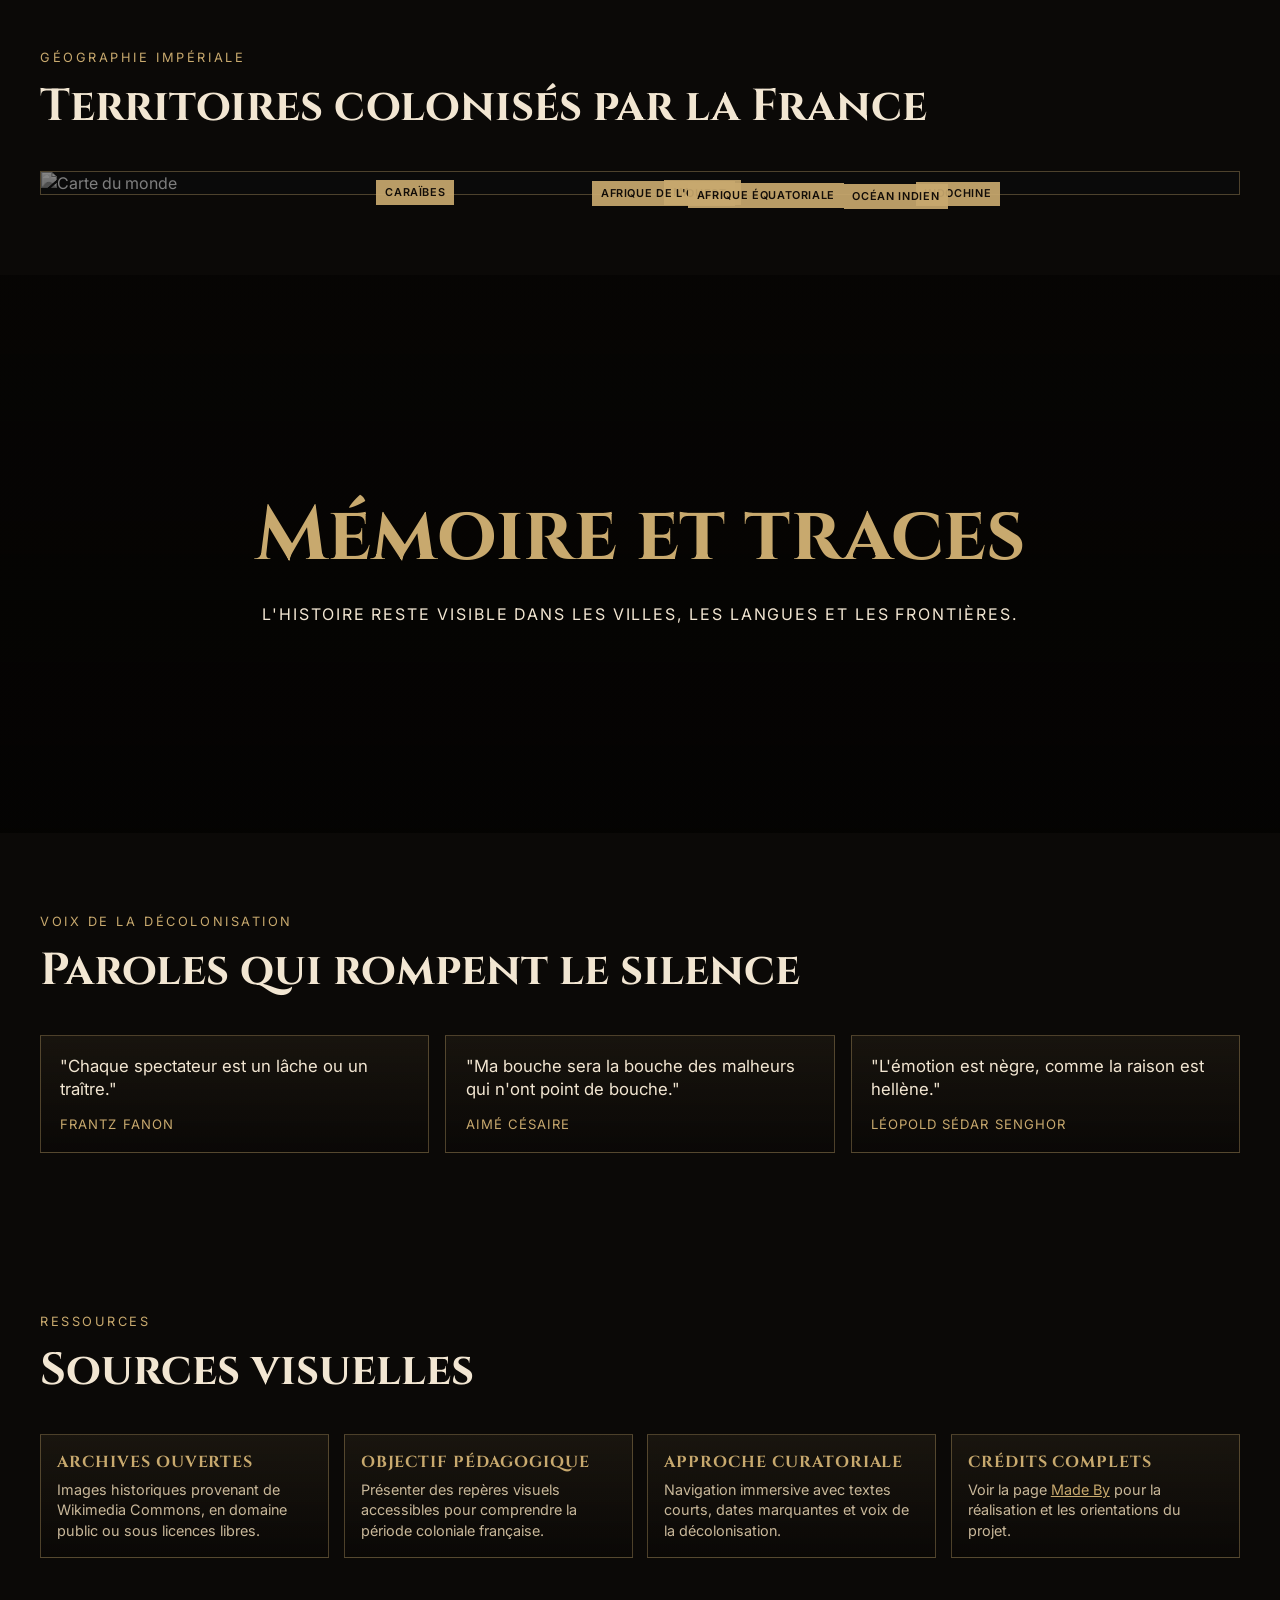
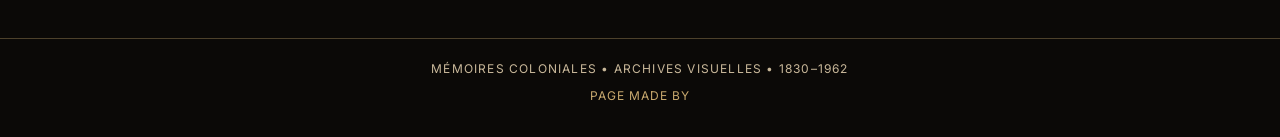
==== commit aa172c00: "Fixed image links (Wikimedia → stable/local assets)" ====
--- a/index.html
+++ b/index.html
@@ -17,8 +17,8 @@
     <div class="hero-overlay"></div>
     <img
       class="hero-image kenburns"
-      src="https://upload.wikimedia.org/wikipedia/commons/5/5b/Algerian_spahis_1866.jpg"
-      alt="Photographie historique de cavaliers algériens sous domination française"
+      src="https://commons.wikimedia.org/w/index.php?title=Special:Redirect/file/Arab_Horse_Soldiers_-_Spahis.jpg&width=2400"
+      alt="Photographie historique de spahis (cavalerie) en Afrique du Nord"
     >
     <nav class="navbar">
       <a href="#accueil" class="logo">MÉMOIRES COLONIALES</a>
@@ -136,43 +136,43 @@
       </div>
       <div class="mosaic-grid">
         <figure class="mosaic-item tall">
-          <img src="https://upload.wikimedia.org/wikipedia/commons/6/6b/Algerian_women_1889.jpg" alt="Femmes algériennes à la fin du XIXe siècle">
+          <img src="https://commons.wikimedia.org/w/index.php?title=Special:Redirect/file/Algiers_Algerian_women_1899.jpg&width=1400" alt="Femmes algériennes à la fin du XIXe siècle">
           <figcaption>Algérie — Vies sous occupation</figcaption>
         </figure>
         <figure class="mosaic-item wide">
-          <img src="https://upload.wikimedia.org/wikipedia/commons/9/92/French_foreign_legion_in_Indochina_1954.jpg" alt="Militaires français en Indochine">
+          <img src="https://commons.wikimedia.org/w/index.php?title=Special:Redirect/file/French-foreign-legionnaire-indochina-1954.gif&width=1600" alt="Légionnaire français en Indochine, 1954">
           <figcaption>Indochine — Fronts coloniaux</figcaption>
         </figure>
         <figure class="mosaic-item">
-          <img src="https://upload.wikimedia.org/wikipedia/commons/f/f7/Senegalese_tirailleurs_1917.jpg" alt="Tirailleurs sénégalais en uniforme">
+          <img src="https://commons.wikimedia.org/w/index.php?title=Special:Redirect/file/TirailleursSenegalais.jpg&width=1200" alt="Tirailleurs sénégalais en uniforme">
           <figcaption>Afrique de l'Ouest — Soldats de l'empire</figcaption>
         </figure>
         <figure class="mosaic-item tall">
-          <img src="https://upload.wikimedia.org/wikipedia/commons/c/c8/Casablanca_1911_french_troops.jpg" alt="Troupes françaises à Casablanca">
+          <img src="https://commons.wikimedia.org/w/index.php?title=Special:Redirect/file/French_Troops_in_Morocco.jpg&width=1400" alt="Troupes françaises au Maroc (début XXe siècle)">
           <figcaption>Maroc — Présence armée</figcaption>
         </figure>
         <figure class="mosaic-item">
-          <img src="https://upload.wikimedia.org/wikipedia/commons/2/2d/Martinique_Fort-de-France_c1900.jpg" alt="Fort-de-France en Martinique au début du XXe siècle">
+          <img src="https://commons.wikimedia.org/w/index.php?title=Special:Redirect/file/Fort_de_France%2C_Martinque_LCCN2014708390.jpg&width=1400" alt="Fort-de-France en Martinique au début du XXe siècle">
           <figcaption>Caraïbes — Ville coloniale</figcaption>
         </figure>
         <figure class="mosaic-item wide">
-          <img src="https://upload.wikimedia.org/wikipedia/commons/0/01/Algeria_War_1957.jpg" alt="Scène de la guerre d'Algérie">
+          <img src="https://commons.wikimedia.org/w/index.php?title=Special:Redirect/file/Djelloul_Khatib_Maquis_de_la_Zone_Nord_1957.jpg&width=1800" alt="Maquis en 1957 durant la guerre d'indépendance algérienne">
           <figcaption>Algérie — Guerre de libération</figcaption>
         </figure>
         <figure class="mosaic-item">
-          <img src="https://upload.wikimedia.org/wikipedia/commons/7/75/Colonial_Exposition_1931.jpg" alt="Exposition coloniale de Paris en 1931">
+          <img src="https://commons.wikimedia.org/w/index.php?title=Special:Redirect/file/Exposition_coloniale_internationale_Paris_1931.jpg&width=1400" alt="Exposition coloniale internationale de Paris en 1931">
           <figcaption>Paris 1931 — Mise en scène impériale</figcaption>
         </figure>
         <figure class="mosaic-item tall">
-          <img src="https://upload.wikimedia.org/wikipedia/commons/3/3a/Haiphong_Indochina_1900s.jpg" alt="Port d'Haiphong en Indochine au début du XXe siècle">
+          <img src="https://commons.wikimedia.org/w/index.php?title=Special:Redirect/file/Tonkin_-_Ha%C3%AFphong_-_Boulevard_Paul_Bert_-_Vue_G%C3%A9n%C3%A9rale.jpg&width=1400" alt="Haïphong en Indochine au début du XXe siècle">
           <figcaption>Indochine — Ports coloniaux</figcaption>
         </figure>
         <figure class="mosaic-item">
-          <img src="https://upload.wikimedia.org/wikipedia/commons/b/be/French_West_Africa_school.jpg" alt="École en Afrique occidentale française">
+          <img src="https://commons.wikimedia.org/w/index.php?title=Special:Redirect/file/Cours_de_l%27%C3%A9cole_primaire_d%27Ossibissa.jpg&width=1400" alt="Cour d'école en Afrique de l'Ouest">
           <figcaption>AOF — École et assimilation</figcaption>
         </figure>
         <figure class="mosaic-item wide">
-          <img src="https://upload.wikimedia.org/wikipedia/commons/a/a6/Tunis_French_Protectorate.jpg" alt="Rue de Tunis durant le protectorat">
+          <img src="https://commons.wikimedia.org/w/index.php?title=Special:Redirect/file/A_Cafe_in_Tunis%2C_French_protectorate_of_Tunisia%2C_1912._(49794496997).jpg&width=1800" alt="Café à Tunis durant le protectorat">
           <figcaption>Tunisie — Société sous protectorat</figcaption>
         </figure>
       </div>
@@ -184,7 +184,7 @@
         <h2>Territoires colonisés par la France</h2>
       </div>
       <div class="map-wrapper">
-        <img src="https://upload.wikimedia.org/wikipedia/commons/8/80/World_map_-_low_resolution.svg" alt="Carte du monde">
+        <img src="https://commons.wikimedia.org/w/index.php?title=Special:Redirect/file/World_map_-_low_resolution.svg&width=2000" alt="Carte du monde">
         <div class="marker afrique-nord">Maghreb</div>
         <div class="marker afrique-ouest">Afrique de l'Ouest</div>
         <div class="marker afrique-equatoriale">Afrique équatoriale</div>
--- a/styles.css
+++ b/styles.css
@@ -288,7 +288,7 @@
   inset: -10% 0;
   background-image:
     linear-gradient(to bottom, rgba(4, 3, 2, 0.5), rgba(4, 3, 2, 0.87)),
-    url("https://upload.wikimedia.org/wikipedia/commons/8/80/Algerian_cavalry_1893.jpg");
+    url("https://commons.wikimedia.org/w/index.php?title=Special:Redirect/file/Arab_Horse_Soldiers_-_Spahis.jpg&width=2400");
   background-attachment: fixed;
   background-position: center;
   background-size: cover;
@@ -298,7 +298,7 @@
 .parallax-bg-second {
   background-image:
     linear-gradient(to bottom, rgba(4, 3, 2, 0.56), rgba(4, 3, 2, 0.9)),
-    url("https://upload.wikimedia.org/wikipedia/commons/7/7f/Independence_Day_Algeria_1962.jpg");
+    url("https://commons.wikimedia.org/w/index.php?title=Special:Redirect/file/Ind%C3%A9pendance_day-Algeria.jpg&width=2400");
 }
 
 .parallax-content {
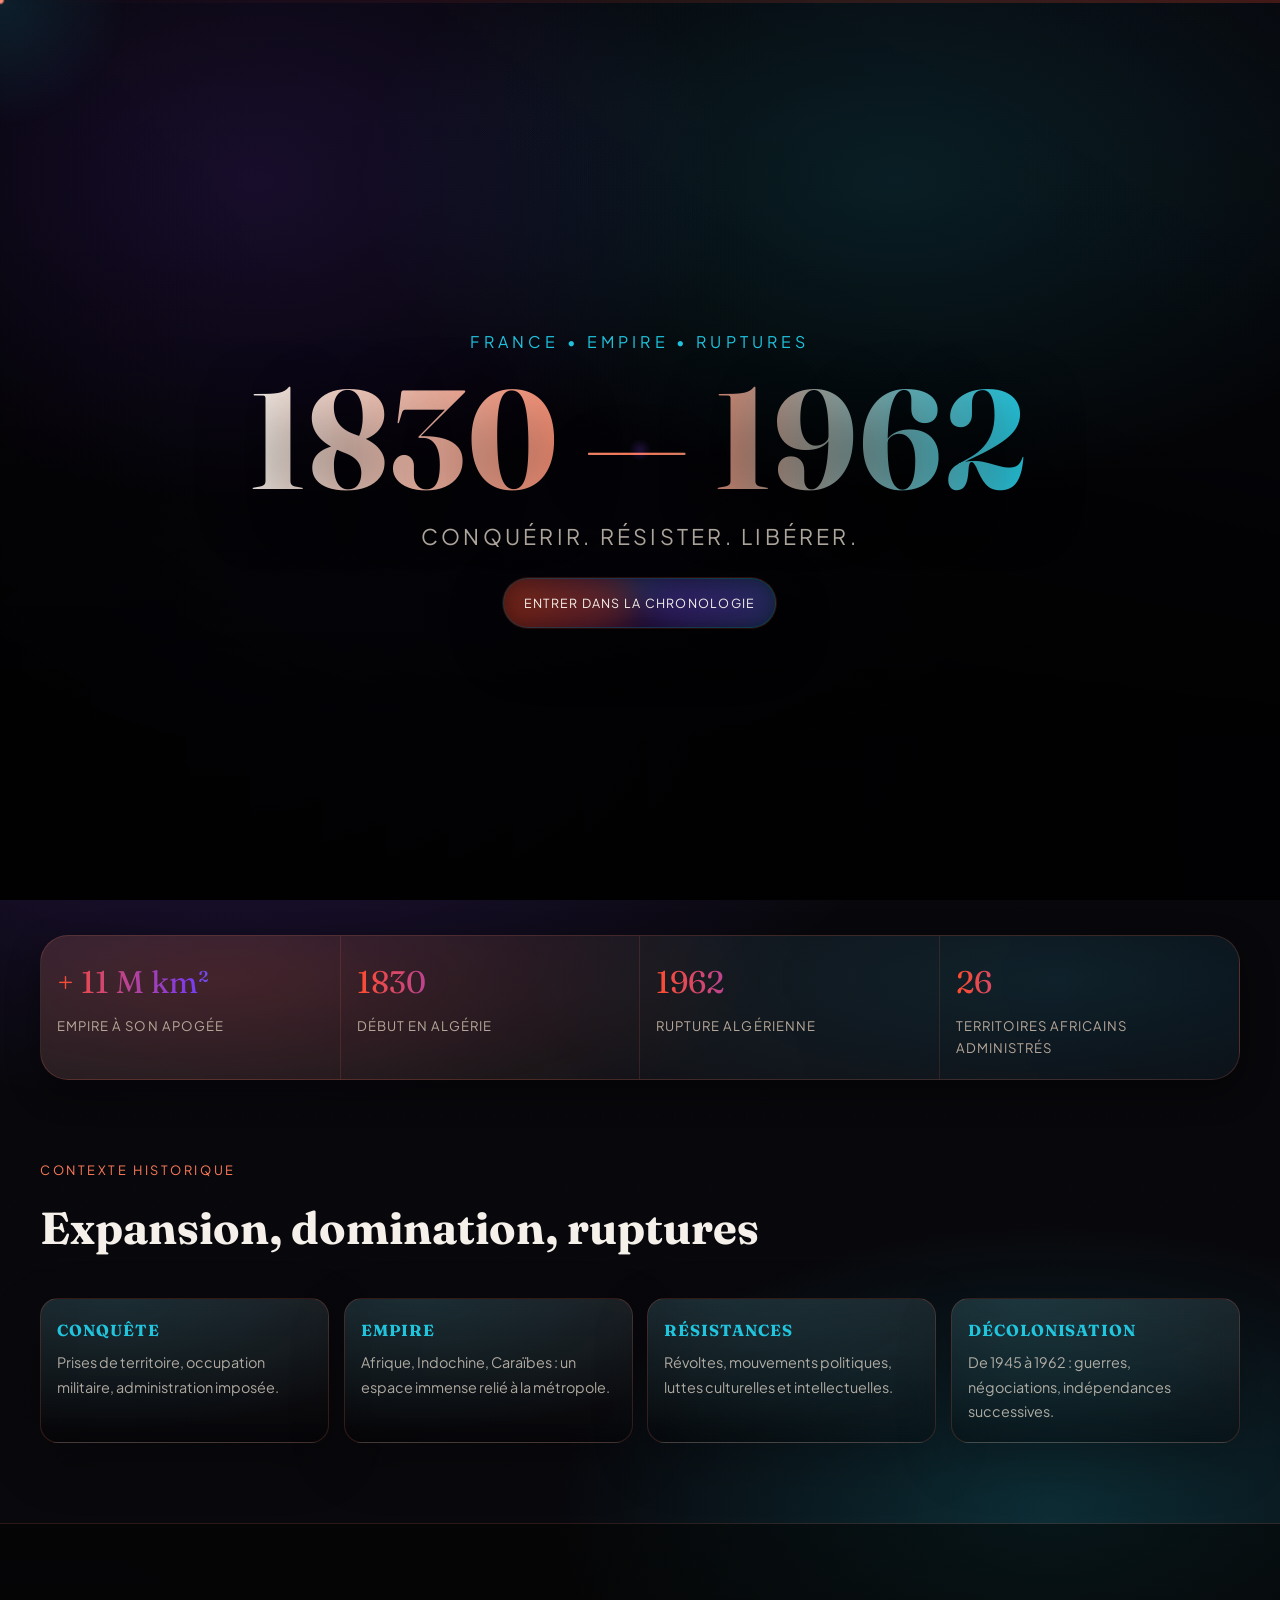
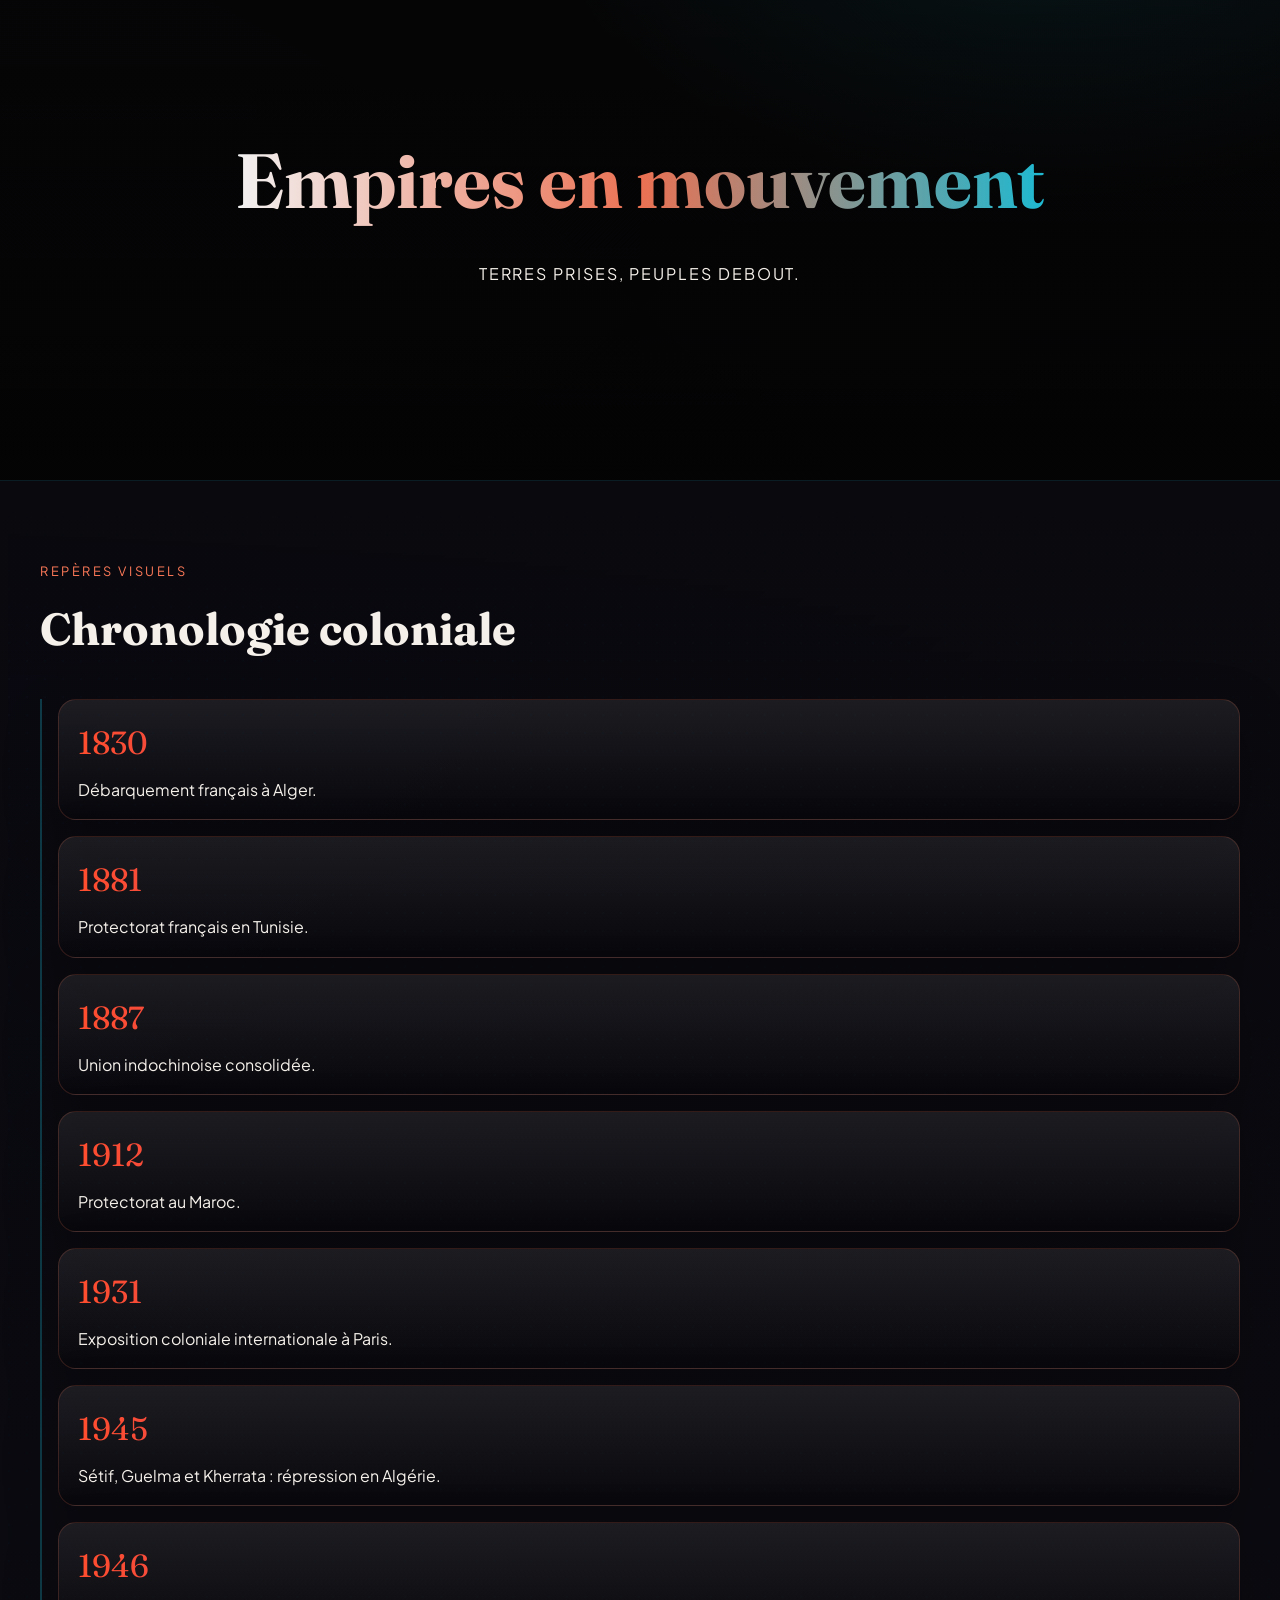
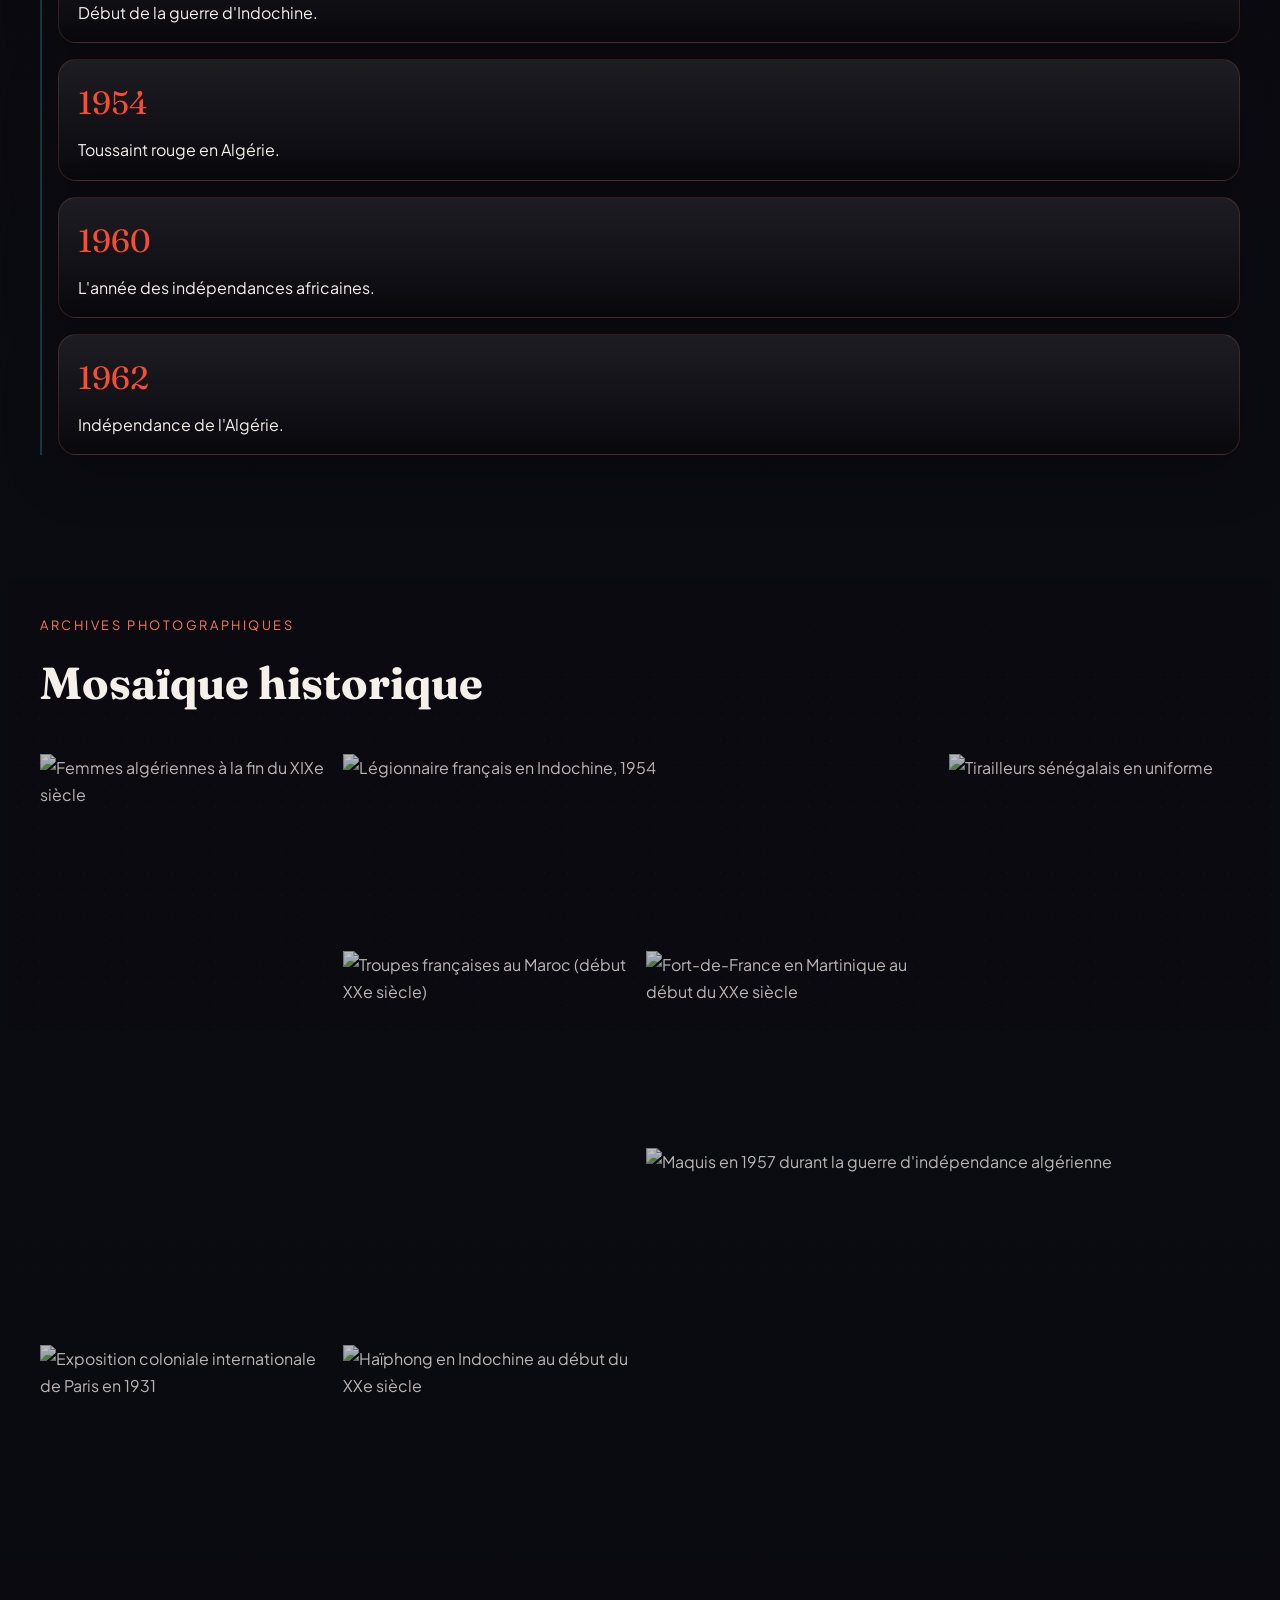
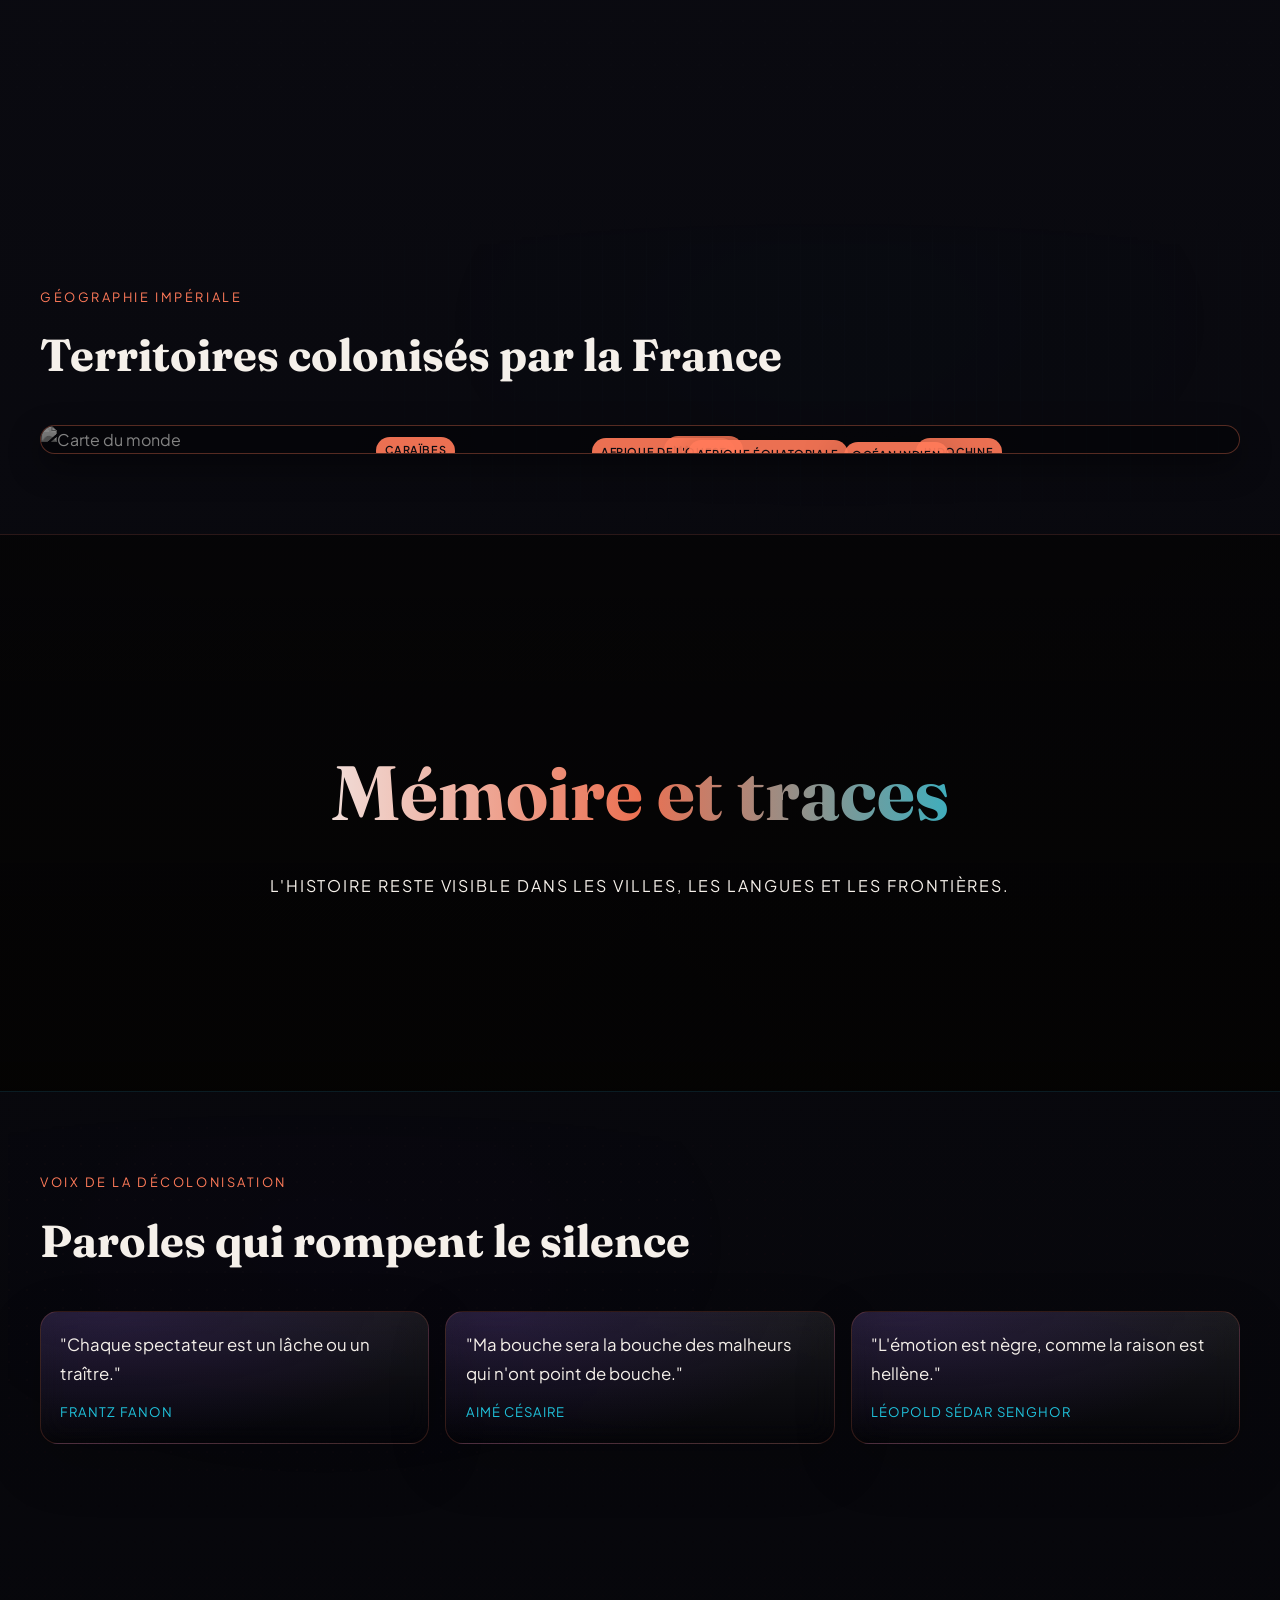
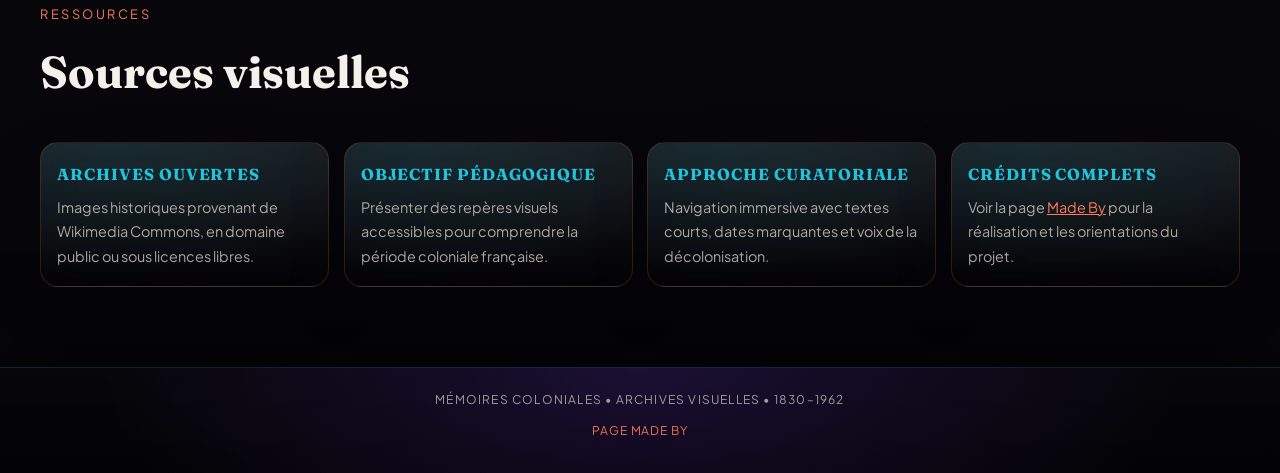
==== commit a0ebacf5: "redesign: world-class UI upgrade" ====
--- a/index.html
+++ b/index.html
@@ -7,7 +7,7 @@
   <meta name="description" content="Site immersif en français sur la colonisation et la décolonisation françaises.">
   <link rel="preconnect" href="https://fonts.googleapis.com">
   <link rel="preconnect" href="https://fonts.gstatic.com" crossorigin>
-  <link href="https://fonts.googleapis.com/css2?family=Cinzel:wght@400;600;700&family=Inter:wght@300;400;600&display=swap" rel="stylesheet">
+  <link href="https://fonts.googleapis.com/css2?family=Fraunces:opsz,wght@9..144,300..900&family=Plus+Jakarta+Sans:wght@300;400;600;700&display=swap" rel="stylesheet">
   <link rel="stylesheet" href="styles.css">
 </head>
 <body>
--- a/styles.css
+++ b/styles.css
@@ -1,12 +1,45 @@
 :root {
-  --bg: #0b0907;
-  --bg-soft: #17120d;
-  --panel: #1e1710;
-  --gold: #c8a96e;
-  --gold-soft: #9f8352;
-  --text: #f2e6d2;
-  --muted: #c9b89a;
-  --line: rgba(200, 169, 110, 0.35);
+  /* Typography */
+  --font-sans: "Plus Jakarta Sans", "Inter", system-ui, -apple-system, Segoe UI, Roboto, Arial, sans-serif;
+  --font-display: "Fraunces", "Cinzel", ui-serif, Georgia, "Times New Roman", serif;
+
+  /* Bold palette (ink / ember / aurora) */
+  --c-ink: #07070a;
+  --c-ink-2: #0b0b12;
+  --c-ink-3: #121225;
+  --c-bone: #f5f0ea;
+  --c-bone-2: #ddd3c7;
+  --c-mute: #b7a89a;
+  --c-ember: #ff4d2e;
+  --c-ember-2: #ff7a59;
+  --c-aurora: #7c3aed;
+  --c-aurora-2: #22d3ee;
+  --c-lime: #b6ff4a;
+
+  /* System colors mapped for existing selectors */
+  --bg: var(--c-ink);
+  --bg-soft: var(--c-ink-2);
+  --panel: rgba(255, 255, 255, 0.06);
+  --text: var(--c-bone);
+  --muted: var(--c-mute);
+  --gold: var(--c-ember-2);
+  --gold-soft: rgba(255, 122, 89, 0.65);
+  --line: rgba(255, 122, 89, 0.22);
+
+  /* Layout + polish */
+  --container: 1200px;
+  --gutter: clamp(1rem, 4vw, 2rem);
+  --radius-s: 12px;
+  --radius-m: 18px;
+  --radius-l: 28px;
+  --shadow-1: 0 12px 32px rgba(0, 0, 0, 0.45);
+  --shadow-2: 0 22px 70px rgba(0, 0, 0, 0.55);
+  --edge: 1px solid rgba(255, 122, 89, 0.18);
+  --edge-strong: 1px solid rgba(255, 122, 89, 0.32);
+  --glow: 0 0 0 1px rgba(34, 211, 238, 0.14), 0 0 50px rgba(124, 58, 237, 0.18);
+
+  --ease-out: cubic-bezier(.2, .8, .2, 1);
+  --ease-spring: cubic-bezier(.2, 1.2, .2, 1);
 }
 
 * {
@@ -20,18 +53,114 @@
 }
 
 body {
-  font-family: "Inter", sans-serif;
-  background: radial-gradient(circle at top, #22170f 0%, var(--bg) 42%);
+  font-family: var(--font-sans);
+  background:
+    radial-gradient(1200px 700px at 18% 10%, rgba(124, 58, 237, 0.25), transparent 60%),
+    radial-gradient(900px 520px at 82% 22%, rgba(34, 211, 238, 0.18), transparent 55%),
+    radial-gradient(900px 620px at 55% 110%, rgba(255, 77, 46, 0.14), transparent 60%),
+    linear-gradient(180deg, var(--c-ink) 0%, var(--c-ink-2) 60%, #06060a 100%);
   color: var(--text);
-  line-height: 1.4;
+  line-height: 1.7;
   overflow-x: hidden;
   position: relative;
+  cursor: none;
 }
 
 img {
   display: block;
   width: 100%;
   height: auto;
+}
+
+/* Progressive enhancement: reduced motion */
+@media (prefers-reduced-motion: reduce) {
+  html { scroll-behavior: auto; }
+  * {
+    animation-duration: 0.001ms !important;
+    animation-iteration-count: 1 !important;
+    transition-duration: 0.001ms !important;
+    scroll-behavior: auto !important;
+  }
+}
+
+/* Top scroll progress */
+.scroll-progress {
+  position: fixed;
+  top: 0;
+  left: 0;
+  height: 3px;
+  width: 100%;
+  z-index: 9999;
+  background: linear-gradient(90deg, rgba(255, 77, 46, 0.0), rgba(255, 77, 46, 0.24));
+  pointer-events: none;
+}
+.scroll-progress > span {
+  display: block;
+  height: 100%;
+  width: 0%;
+  background: linear-gradient(90deg, var(--c-ember), var(--c-aurora), var(--c-aurora-2));
+  box-shadow: 0 0 14px rgba(34, 211, 238, 0.35);
+  transform-origin: left;
+}
+
+/* Loading screen (injected) */
+.loader {
+  position: fixed;
+  inset: 0;
+  z-index: 9998;
+  display: grid;
+  place-items: center;
+  background:
+    radial-gradient(900px 600px at 50% 35%, rgba(124, 58, 237, 0.26), transparent 60%),
+    radial-gradient(750px 520px at 55% 70%, rgba(255, 77, 46, 0.18), transparent 60%),
+    linear-gradient(180deg, #07070a, #050508);
+  transition: opacity 420ms var(--ease-out), transform 420ms var(--ease-out);
+}
+.loader[aria-hidden="true"] {
+  opacity: 0;
+  transform: translateY(-8px);
+  pointer-events: none;
+}
+.loader-inner {
+  width: min(520px, calc(100% - 2rem));
+  padding: 1.2rem 1.2rem 1.4rem;
+  border-radius: var(--radius-l);
+  border: var(--edge);
+  background: rgba(255, 255, 255, 0.06);
+  backdrop-filter: blur(14px);
+  box-shadow: var(--shadow-2), var(--glow);
+  text-align: center;
+}
+.loader-mark {
+  font-family: var(--font-display);
+  letter-spacing: 0.12em;
+  text-transform: uppercase;
+  font-size: clamp(1.05rem, 3.3vw, 1.55rem);
+  background: linear-gradient(90deg, var(--c-bone), rgba(255, 122, 89, 0.95), rgba(34, 211, 238, 0.95));
+  -webkit-background-clip: text;
+  background-clip: text;
+  color: transparent;
+}
+.loader-bar {
+  margin-top: 1rem;
+  height: 10px;
+  border-radius: 999px;
+  overflow: hidden;
+  border: 1px solid rgba(255, 122, 89, 0.25);
+  background: rgba(0, 0, 0, 0.35);
+}
+.loader-bar > i {
+  display: block;
+  height: 100%;
+  width: 35%;
+  background: linear-gradient(90deg, var(--c-ember), var(--c-aurora), var(--c-aurora-2));
+  border-radius: 999px;
+  animation: loaderSweep 1.1s var(--ease-out) infinite;
+}
+@keyframes loaderSweep {
+  0% { transform: translateX(-140%); opacity: 0.65; }
+  50% { opacity: 1; }
+  100% { transform: translateX(320%); opacity: 0.75; }
 }
 
 .hero {
@@ -40,6 +169,7 @@
   display: grid;
   place-items: center;
   isolation: isolate;
+  overflow: clip;
 }
 
 .hero-image {
@@ -49,15 +179,19 @@
   height: 100%;
   object-fit: cover;
   z-index: -3;
-  filter: saturate(0.72) contrast(1.06) brightness(0.58);
+  transform: translateY(var(--hero-parallax, 0px)) scale(1.12);
+  filter: saturate(0.9) contrast(1.08) brightness(0.62) hue-rotate(-6deg);
+  will-change: transform;
 }
 
 .hero-overlay {
   position: absolute;
   inset: 0;
   background:
-    linear-gradient(180deg, rgba(0, 0, 0, 0.4) 10%, rgba(0, 0, 0, 0.86) 88%),
-    linear-gradient(90deg, rgba(18, 12, 7, 0.7), rgba(26, 16, 9, 0.35));
+    radial-gradient(900px 520px at 70% 20%, rgba(34, 211, 238, 0.12), transparent 60%),
+    radial-gradient(820px 560px at 20% 20%, rgba(124, 58, 237, 0.16), transparent 58%),
+    linear-gradient(180deg, rgba(0, 0, 0, 0.18) 0%, rgba(0, 0, 0, 0.88) 82%),
+    linear-gradient(90deg, rgba(7, 7, 10, 0.85), rgba(18, 18, 37, 0.22));
   z-index: -2;
 }
 
@@ -75,26 +209,53 @@
 }
 
 .navbar {
-  position: sticky;
+  position: fixed;
   top: 0;
   z-index: 50;
-  width: min(1200px, calc(100% - 2rem));
-  margin: 1.25rem auto auto;
-  padding: 0.85rem 1.2rem;
+  width: min(var(--container), calc(100% - var(--gutter) * 2));
+  left: 50%;
+  transform: translateX(-50%);
+  margin: 0;
+  padding: 0.85rem 1.1rem;
   display: flex;
   justify-content: space-between;
   align-items: center;
-  border: 1px solid var(--line);
-  background: rgba(8, 7, 6, 0.82);
-  backdrop-filter: blur(6px);
+  border: var(--edge);
+  border-top-color: rgba(255, 122, 89, 0.10);
+  background: rgba(12, 12, 20, 0.38);
+  backdrop-filter: blur(16px);
+  border-radius: 999px;
+  box-shadow: 0 18px 55px rgba(0, 0, 0, 0.35);
+  opacity: 0;
+  pointer-events: none;
+  translate: 0 -12px;
+  transition: opacity 320ms var(--ease-out), translate 320ms var(--ease-out), background 320ms var(--ease-out), border-color 320ms var(--ease-out);
+}
+.navbar.is-visible {
+  opacity: 1;
+  pointer-events: auto;
+  translate: 0 0;
+}
+.navbar.is-scrolled {
+  background: rgba(10, 10, 18, 0.58);
+  border-color: rgba(34, 211, 238, 0.18);
+  box-shadow: 0 18px 55px rgba(0, 0, 0, 0.45), 0 0 0 1px rgba(124, 58, 237, 0.12);
 }
 
 .logo {
   text-decoration: none;
-  color: var(--gold);
-  letter-spacing: 0.14em;
-  font-family: "Cinzel", serif;
-  font-size: clamp(0.72rem, 2vw, 0.9rem);
+  color: var(--text);
+  letter-spacing: 0.12em;
+  font-family: var(--font-display);
+  font-size: clamp(0.78rem, 2vw, 0.95rem);
+  padding: 0.2rem 0.35rem;
+  border-radius: 999px;
+  background: linear-gradient(90deg, rgba(255, 77, 46, 0.10), rgba(124, 58, 237, 0.08), rgba(34, 211, 238, 0.08));
+  transition: transform 260ms var(--ease-out), filter 260ms var(--ease-out);
+}
+.logo:hover {
+  transform: translateY(-1px);
+  filter: drop-shadow(0 12px 22px rgba(255, 77, 46, 0.16));
 }
 
 .navbar ul {
@@ -109,35 +270,81 @@
   font-size: 0.84rem;
   text-transform: uppercase;
   letter-spacing: 0.08em;
-  transition: color 0.25s ease;
+  position: relative;
+  padding: 0.55rem 0.5rem;
+  border-radius: 999px;
+  transition: color 220ms var(--ease-out), background 220ms var(--ease-out), transform 220ms var(--ease-out);
+}
+
+.navbar a::after {
+  content: "";
+  position: absolute;
+  left: 0.55rem;
+  right: 0.55rem;
+  bottom: 0.35rem;
+  height: 2px;
+  border-radius: 999px;
+  background: linear-gradient(90deg, var(--c-ember), var(--c-aurora), var(--c-aurora-2));
+  transform: scaleX(0);
+  transform-origin: left;
+  transition: transform 320ms var(--ease-spring);
+  opacity: 0.95;
 }
 
 .navbar a.active,
 .navbar a:hover {
-  color: var(--gold);
-}
+  color: var(--c-bone);
+  background: rgba(255, 255, 255, 0.06);
+  transform: translateY(-1px);
+}
+.navbar a.active::after,
+.navbar a:hover::after {
+  transform: scaleX(1);
+}
+
+.nav-toggle {
+  display: none;
+  appearance: none;
+  background: transparent;
+  border: none;
+  color: var(--text);
+  padding: 0.55rem 0.65rem;
+  border-radius: 999px;
+  border: 1px solid rgba(255, 122, 89, 0.22);
+  background: rgba(255, 255, 255, 0.06);
+  backdrop-filter: blur(12px);
+  transition: transform 220ms var(--ease-out), border-color 220ms var(--ease-out);
+}
+.nav-toggle:hover { transform: translateY(-1px) scale(1.02); border-color: rgba(34, 211, 238, 0.22); }
+.nav-toggle:active { transform: translateY(0) scale(0.98); }
 
 .hero-content {
   text-align: center;
   max-width: 820px;
   padding: 1rem;
+  margin-top: 4rem;
 }
 
 .hero-kicker {
   text-transform: uppercase;
   letter-spacing: 0.26em;
-  color: var(--gold);
+  color: rgba(34, 211, 238, 0.92);
   margin-bottom: 1rem;
 }
 
 h1, h2, h3, .year {
-  font-family: "Cinzel", serif;
+  font-family: var(--font-display);
 }
 
 h1 {
   font-size: clamp(3.2rem, 13vw, 8.8rem);
-  letter-spacing: 0.08em;
-  color: var(--text);
+  letter-spacing: 0.02em;
+  line-height: 0.95;
+  color: transparent;
+  background: linear-gradient(90deg, var(--c-bone), rgba(255, 122, 89, 0.98), rgba(34, 211, 238, 0.95));
+  -webkit-background-clip: text;
+  background-clip: text;
+  text-shadow: 0 16px 60px rgba(0, 0, 0, 0.55);
 }
 
 .hero-tagline {
@@ -145,26 +352,64 @@
   font-size: clamp(1rem, 2.7vw, 1.35rem);
   letter-spacing: 0.15em;
   text-transform: uppercase;
-  color: var(--muted);
+  color: rgba(221, 211, 199, 0.78);
 }
 
 .hero-cta {
   display: inline-block;
   margin-top: 1.4rem;
-  border: 1px solid var(--gold);
-  color: var(--gold);
+  border: 1px solid rgba(34, 211, 238, 0.20);
+  color: var(--c-bone);
   text-decoration: none;
   text-transform: uppercase;
   letter-spacing: 0.1em;
-  padding: 0.65rem 1.1rem;
+  padding: 0.85rem 1.25rem;
   font-size: 0.78rem;
-  transition: background 0.3s ease, color 0.3s ease, transform 0.3s ease;
+  border-radius: 999px;
+  background:
+    linear-gradient(90deg, rgba(255, 77, 46, 0.22), rgba(124, 58, 237, 0.16), rgba(34, 211, 238, 0.14));
+  backdrop-filter: blur(14px);
+  box-shadow: 0 18px 55px rgba(0, 0, 0, 0.45), 0 0 0 1px rgba(255, 77, 46, 0.18);
+  position: relative;
+  overflow: hidden;
+  transition: transform 260ms var(--ease-out), box-shadow 260ms var(--ease-out), filter 260ms var(--ease-out);
+  will-change: transform;
+  isolation: isolate;
 }
 
 .hero-cta:hover {
-  background: var(--gold);
-  color: #120d08;
-  transform: translateY(-2px);
+  transform: translateY(-2px) scale(1.02);
+  box-shadow: 0 24px 80px rgba(0, 0, 0, 0.58), 0 0 0 1px rgba(34, 211, 238, 0.22), 0 0 45px rgba(124, 58, 237, 0.22);
+  filter: saturate(1.15);
+}
+.hero-cta:active { transform: translateY(0) scale(0.99); }
+.hero-cta::before {
+  content: "";
+  position: absolute;
+  inset: -2px;
+  z-index: -1;
+  background: conic-gradient(from 180deg, rgba(255, 77, 46, 0.0), rgba(255, 77, 46, 0.55), rgba(34, 211, 238, 0.45), rgba(124, 58, 237, 0.55), rgba(255, 77, 46, 0.0));
+  filter: blur(14px);
+  opacity: 0.55;
+  animation: ctaPulse 2.8s var(--ease-out) infinite;
+}
+@keyframes ctaPulse {
+  0%, 100% { transform: rotate(0deg) scale(1.02); opacity: 0.35; }
+  50% { transform: rotate(35deg) scale(1.08); opacity: 0.62; }
+}
+
+/* Ripple element (injected into clickable items) */
+.ripple {
+  position: absolute;
+  border-radius: 999px;
+  pointer-events: none;
+  transform: translate(-50%, -50%) scale(0);
+  background: radial-gradient(circle, rgba(255, 255, 255, 0.55), rgba(34, 211, 238, 0.18), rgba(124, 58, 237, 0));
+  animation: ripple 620ms var(--ease-out) forwards;
+  mix-blend-mode: screen;
+}
+@keyframes ripple {
+  to { transform: translate(-50%, -50%) scale(14); opacity: 0; }
 }
 
 .cinema-grain {
@@ -172,7 +417,7 @@
   inset: 0;
   pointer-events: none;
   z-index: 120;
-  opacity: 0.09;
+  opacity: 0.07;
   background-image: radial-gradient(circle, rgba(255, 255, 255, 0.26) 1px, transparent 1px);
   background-size: 3px 3px;
   mix-blend-mode: soft-light;
@@ -187,22 +432,60 @@
   border-radius: 50%;
   pointer-events: none;
   z-index: 10;
-  background: radial-gradient(circle, rgba(200, 169, 110, 0.16) 0%, rgba(200, 169, 110, 0) 70%);
+  background: radial-gradient(circle, rgba(34, 211, 238, 0.12) 0%, rgba(34, 211, 238, 0) 70%);
   transform: translate(-50%, -50%);
 }
 
+.cursor-dot,
+.cursor-trail {
+  position: fixed;
+  top: 0;
+  left: 0;
+  width: 10px;
+  height: 10px;
+  border-radius: 50%;
+  pointer-events: none;
+  z-index: 121;
+  transform: translate(-50%, -50%);
+  mix-blend-mode: screen;
+}
+.cursor-dot {
+  width: 7px;
+  height: 7px;
+  background: var(--c-ember-2);
+  box-shadow: 0 0 0 1px rgba(255, 122, 89, 0.32), 0 0 22px rgba(255, 77, 46, 0.22);
+}
+.cursor-trail {
+  width: 22px;
+  height: 22px;
+  background: radial-gradient(circle, rgba(124, 58, 237, 0.22), rgba(34, 211, 238, 0.0) 70%);
+  filter: blur(0.2px);
+  opacity: 0.95;
+}
+
 .stats-strip {
-  width: min(1200px, calc(100% - 2rem));
+  width: min(var(--container), calc(100% - var(--gutter) * 2));
   margin: 2.2rem auto 0;
-  border: 1px solid var(--line);
-  background: linear-gradient(90deg, rgba(200, 169, 110, 0.12), rgba(17, 12, 8, 0.85));
+  border: var(--edge);
+  background:
+    radial-gradient(900px 280px at 15% 30%, rgba(255, 77, 46, 0.16), transparent 60%),
+    radial-gradient(900px 280px at 85% 30%, rgba(34, 211, 238, 0.10), transparent 60%),
+    linear-gradient(90deg, rgba(255, 255, 255, 0.08), rgba(12, 12, 20, 0.72));
   display: grid;
   grid-template-columns: repeat(4, 1fr);
+  border-radius: var(--radius-l);
+  overflow: hidden;
+  box-shadow: var(--shadow-1);
 }
 
 .stats-strip article {
   padding: 1.2rem 1rem;
-  border-right: 1px solid rgba(200, 169, 110, 0.2);
+  border-right: 1px solid rgba(255, 122, 89, 0.14);
+  transition: transform 260ms var(--ease-out), background 260ms var(--ease-out);
+}
+.stats-strip article:hover {
+  transform: translateY(-3px);
+  background: rgba(255, 255, 255, 0.05);
 }
 
 .stats-strip article:last-child {
@@ -211,9 +494,12 @@
 
 .stats-strip span {
   display: block;
-  font-family: "Cinzel", serif;
-  color: var(--gold);
-  font-size: clamp(1.3rem, 2.8vw, 1.8rem);
+  font-family: var(--font-display);
+  color: transparent;
+  background: linear-gradient(90deg, var(--c-ember), var(--c-aurora), var(--c-aurora-2));
+  -webkit-background-clip: text;
+  background-clip: text;
+  font-size: clamp(1.35rem, 2.9vw, 1.95rem);
 }
 
 .stats-strip p {
@@ -225,9 +511,54 @@
 }
 
 .section-spacing {
-  width: min(1200px, calc(100% - 2rem));
+  width: min(var(--container), calc(100% - var(--gutter) * 2));
   margin: 0 auto;
   padding: 5rem 0;
+  position: relative;
+}
+.section-spacing::before {
+  content: "";
+  position: absolute;
+  inset: -1px calc(var(--gutter) * -1);
+  z-index: -1;
+  background:
+    radial-gradient(circle at 1px 1px, rgba(255, 122, 89, 0.16) 1px, transparent 1px);
+  background-size: 18px 18px;
+  opacity: 0.08;
+  mask-image: linear-gradient(180deg, transparent, black 12%, black 88%, transparent);
+}
+
+/* Alternate rhythm: section-specific accents (no HTML changes) */
+.timeline-section.section-spacing::before {
+  background:
+    linear-gradient(135deg, rgba(124, 58, 237, 0.14), transparent 55%),
+    radial-gradient(circle at 1px 1px, rgba(34, 211, 238, 0.16) 1px, transparent 1px);
+  background-size: auto, 18px 18px;
+  opacity: 0.10;
+}
+.gallery-section.section-spacing::before {
+  background:
+    linear-gradient(180deg, rgba(255, 77, 46, 0.14), transparent 55%),
+    radial-gradient(circle at 9px 9px, rgba(255, 255, 255, 0.12) 1px, transparent 1px);
+  background-size: auto, 22px 22px;
+  opacity: 0.09;
+}
+.map-section.section-spacing::before {
+  background:
+    radial-gradient(900px 520px at 65% 35%, rgba(34, 211, 238, 0.12), transparent 60%),
+    repeating-linear-gradient(90deg, rgba(255, 255, 255, 0.06) 0, rgba(255, 255, 255, 0.06) 1px, transparent 1px, transparent 22px);
+  opacity: 0.10;
+}
+.quotes-section.section-spacing::before {
+  background:
+    radial-gradient(900px 520px at 25% 35%, rgba(124, 58, 237, 0.14), transparent 60%),
+    radial-gradient(circle at 1px 1px, rgba(255, 122, 89, 0.14) 1px, transparent 1px);
+  background-size: auto, 18px 18px;
+  opacity: 0.10;
+}
+
+.section-spacing p {
+  max-width: 65ch;
 }
 
 .section-title {
@@ -253,13 +584,36 @@
 }
 
 .context-card {
-  border: 1px solid var(--line);
-  background: linear-gradient(180deg, rgba(200, 169, 110, 0.08), rgba(10, 8, 6, 0.74));
-  padding: 1rem;
-}
+  border: var(--edge);
+  background:
+    radial-gradient(520px 220px at 25% 0%, rgba(34, 211, 238, 0.10), transparent 60%),
+    linear-gradient(180deg, rgba(255, 255, 255, 0.08), rgba(0, 0, 0, 0.28));
+  padding: 1.1rem 1rem;
+  border-radius: var(--radius-m);
+  backdrop-filter: blur(14px);
+  box-shadow: 0 18px 55px rgba(0, 0, 0, 0.22);
+  transition: transform 260ms var(--ease-out), box-shadow 260ms var(--ease-out), border-color 260ms var(--ease-out);
+  position: relative;
+  overflow: hidden;
+}
+.context-card::after {
+  content: "";
+  position: absolute;
+  inset: 0;
+  background: radial-gradient(420px 160px at 80% 0%, rgba(255, 77, 46, 0.12), transparent 60%);
+  opacity: 0.0;
+  transition: opacity 260ms var(--ease-out);
+  pointer-events: none;
+}
+.context-card:hover {
+  transform: translateY(-6px);
+  border-color: rgba(34, 211, 238, 0.22);
+  box-shadow: 0 26px 80px rgba(0, 0, 0, 0.42), var(--glow);
+}
+.context-card:hover::after { opacity: 1; }
 
 .context-card h3 {
-  color: var(--gold);
+  color: rgba(34, 211, 238, 0.92);
   margin-bottom: 0.4rem;
   font-size: 1rem;
   letter-spacing: 0.06em;
@@ -267,7 +621,7 @@
 }
 
 .context-card p {
-  color: var(--muted);
+  color: rgba(221, 211, 199, 0.78);
   font-size: 0.9rem;
 }
 
@@ -281,6 +635,8 @@
   overflow: hidden;
   display: grid;
   place-items: center;
+  border-top: 1px solid rgba(255, 122, 89, 0.14);
+  border-bottom: 1px solid rgba(34, 211, 238, 0.10);
 }
 
 .parallax-bg {
@@ -309,7 +665,10 @@
 
 .parallax-content h2 {
   font-size: clamp(2rem, 8vw, 4.8rem);
-  color: var(--gold);
+  color: transparent;
+  background: linear-gradient(90deg, rgba(255, 255, 255, 0.95), rgba(255, 122, 89, 0.92), rgba(34, 211, 238, 0.88));
+  -webkit-background-clip: text;
+  background-clip: text;
 }
 
 .parallax-content p {
@@ -321,19 +680,30 @@
 .timeline {
   display: grid;
   gap: 1rem;
-  border-left: 2px solid var(--line);
+  border-left: 2px solid rgba(34, 211, 238, 0.25);
   padding-left: 1rem;
 }
 
 .timeline-item {
   padding: 1rem 1rem 1rem 1.2rem;
-  background: linear-gradient(180deg, rgba(200, 169, 110, 0.08), rgba(200, 169, 110, 0.02));
-  border: 1px solid rgba(200, 169, 110, 0.22);
+  background:
+    linear-gradient(180deg, rgba(255, 255, 255, 0.08), rgba(0, 0, 0, 0.20));
+  border: 1px solid rgba(255, 122, 89, 0.18);
+  border-radius: var(--radius-m);
+  box-shadow: 0 18px 55px rgba(0, 0, 0, 0.22);
+  transition: transform 260ms var(--ease-out), border-color 260ms var(--ease-out);
+}
+.timeline-item:hover {
+  transform: translateY(-4px);
+  border-color: rgba(124, 58, 237, 0.24);
 }
 
 .year {
   display: block;
-  color: var(--gold);
+  color: transparent;
+  background: linear-gradient(90deg, var(--c-ember), var(--c-aurora));
+  -webkit-background-clip: text;
+  background-clip: text;
   font-size: clamp(1.45rem, 3.2vw, 2rem);
   margin-bottom: 0.35rem;
 }
@@ -354,9 +724,11 @@
   width: 100%;
   height: 100%;
   object-fit: cover;
-  transition: transform 0.7s ease;
+  transition: transform 0.7s ease, opacity 420ms var(--ease-out), filter 420ms var(--ease-out);
   filter: contrast(1.03) brightness(0.75) saturate(0.75);
-}
+  opacity: 0;
+}
+.mosaic-item img.is-loaded { opacity: 1; }
 
 .mosaic-item:hover img {
   transform: scale(1.08);
@@ -391,8 +763,11 @@
 
 .map-wrapper {
   position: relative;
-  border: 1px solid var(--line);
-  background: #0a0a0a;
+  border: var(--edge-strong);
+  background: rgba(0, 0, 0, 0.35);
+  border-radius: var(--radius-l);
+  overflow: hidden;
+  box-shadow: var(--shadow-1);
 }
 
 .map-wrapper img {
@@ -401,14 +776,18 @@
 
 .marker {
   position: absolute;
-  background: rgba(200, 169, 110, 0.92);
-  color: #120d08;
+  background: rgba(255, 122, 89, 0.92);
+  color: #0b0b12;
   padding: 0.3rem 0.55rem;
   font-size: 0.68rem;
   letter-spacing: 0.06em;
   text-transform: uppercase;
   font-weight: 600;
-}
+  border-radius: 999px;
+  box-shadow: 0 16px 45px rgba(0, 0, 0, 0.42);
+  transition: transform 220ms var(--ease-out), filter 220ms var(--ease-out);
+}
+.marker:hover { transform: translateY(-2px) scale(1.03); filter: saturate(1.08); }
 
 .afrique-nord { top: 37%; left: 52%; }
 .afrique-ouest { top: 43%; left: 46%; }
@@ -424,10 +803,17 @@
 }
 
 blockquote {
-  border: 1px solid var(--line);
-  background: linear-gradient(180deg, rgba(200, 169, 110, 0.07), rgba(10, 8, 6, 0.72));
+  border: var(--edge);
+  background:
+    radial-gradient(560px 220px at 15% 0%, rgba(124, 58, 237, 0.14), transparent 60%),
+    linear-gradient(180deg, rgba(255, 255, 255, 0.08), rgba(0, 0, 0, 0.26));
   padding: 1.2rem;
-}
+  border-radius: var(--radius-m);
+  backdrop-filter: blur(14px);
+  box-shadow: 0 18px 55px rgba(0, 0, 0, 0.22);
+  transition: transform 260ms var(--ease-out), border-color 260ms var(--ease-out);
+}
+.quotes-grid blockquote:hover { transform: translateY(-5px); border-color: rgba(34, 211, 238, 0.22); }
 
 blockquote p {
   font-size: 1.05rem;
@@ -436,7 +822,7 @@
 blockquote cite {
   display: block;
   margin-top: 0.8rem;
-  color: var(--gold);
+  color: rgba(34, 211, 238, 0.92);
   font-style: normal;
   text-transform: uppercase;
   letter-spacing: 0.08em;
@@ -445,30 +831,36 @@
 
 .footer {
   padding: 1.4rem 1rem 2rem;
-  border-top: 1px solid var(--line);
+  border-top: 1px solid rgba(34, 211, 238, 0.16);
+  background: radial-gradient(900px 420px at 50% 0%, rgba(124, 58, 237, 0.18), transparent 60%),
+    linear-gradient(180deg, rgba(8, 8, 12, 0.1), rgba(0, 0, 0, 0.55));
   text-align: center;
   letter-spacing: 0.1em;
   text-transform: uppercase;
-  color: var(--muted);
+  color: rgba(221, 211, 199, 0.72);
   font-size: 0.75rem;
+  box-shadow: 0 -22px 80px rgba(0, 0, 0, 0.55);
 }
 
 .footer a {
   display: inline-block;
   margin-top: 0.65rem;
-  color: var(--gold);
+  color: rgba(255, 122, 89, 0.92);
   text-decoration: none;
   letter-spacing: 0.08em;
+  position: relative;
+  transition: color 220ms var(--ease-out), transform 220ms var(--ease-out);
 }
 
 .footer a:hover {
-  color: var(--text);
+  color: var(--c-bone);
+  transform: translateY(-1px);
 }
 
 .reveal {
   opacity: 0;
-  transform: translateY(28px);
-  transition: opacity 0.9s ease, transform 0.9s ease;
+  transform: translateY(22px);
+  transition: opacity 900ms var(--ease-out), transform 900ms var(--ease-out);
 }
 
 .reveal.visible {
@@ -476,6 +868,76 @@
   transform: translateY(0);
 }
 
+/* Fullscreen mobile nav overlay (injected via JS) */
+.nav-overlay {
+  position: fixed;
+  inset: 0;
+  z-index: 9997;
+  display: grid;
+  align-content: start;
+  padding: max(1.2rem, env(safe-area-inset-top)) var(--gutter);
+  background:
+    radial-gradient(900px 520px at 25% 20%, rgba(255, 77, 46, 0.22), transparent 60%),
+    radial-gradient(900px 520px at 75% 20%, rgba(34, 211, 238, 0.16), transparent 60%),
+    rgba(7, 7, 10, 0.82);
+  backdrop-filter: blur(18px);
+  opacity: 0;
+  pointer-events: none;
+  transition: opacity 260ms var(--ease-out);
+}
+.nav-overlay.is-open {
+  opacity: 1;
+  pointer-events: auto;
+}
+.nav-overlay header {
+  display: flex;
+  justify-content: space-between;
+  align-items: center;
+  margin-bottom: 1.2rem;
+}
+.nav-overlay .nav-close {
+  appearance: none;
+  border: 1px solid rgba(34, 211, 238, 0.22);
+  background: rgba(255, 255, 255, 0.06);
+  color: var(--text);
+  border-radius: 999px;
+  padding: 0.65rem 0.85rem;
+  transition: transform 220ms var(--ease-out);
+}
+.nav-overlay .nav-close:hover { transform: translateY(-1px); }
+.nav-overlay nav a {
+  display: block;
+  padding: 0.95rem 0.25rem;
+  font-family: var(--font-display);
+  letter-spacing: 0.08em;
+  text-transform: uppercase;
+  font-size: clamp(1.05rem, 4.2vw, 1.55rem);
+  color: var(--text);
+  text-decoration: none;
+  border-bottom: 1px solid rgba(255, 255, 255, 0.08);
+  transform: translateY(10px);
+  opacity: 0;
+}
+.nav-overlay.is-open nav a {
+  animation: navStagger 520ms var(--ease-out) forwards;
+}
+.nav-overlay.is-open nav a:nth-child(1) { animation-delay: 60ms; }
+.nav-overlay.is-open nav a:nth-child(2) { animation-delay: 110ms; }
+.nav-overlay.is-open nav a:nth-child(3) { animation-delay: 160ms; }
+.nav-overlay.is-open nav a:nth-child(4) { animation-delay: 210ms; }
+.nav-overlay.is-open nav a:nth-child(5) { animation-delay: 260ms; }
+.nav-overlay.is-open nav a:nth-child(6) { animation-delay: 310ms; }
+@keyframes navStagger {
+  to { transform: translateY(0); opacity: 1; }
+}
+
+/* Better focus styles */
+:focus-visible {
+  outline: 2px solid rgba(34, 211, 238, 0.75);
+  outline-offset: 3px;
+  border-radius: 10px;
+}
+
 @media (max-width: 940px) {
   .stats-strip {
     grid-template-columns: repeat(2, 1fr);
@@ -501,14 +963,16 @@
 
 @media (max-width: 720px) {
   .navbar {
-    gap: 0.9rem;
-    align-items: flex-start;
-    flex-direction: column;
+    gap: 0.65rem;
+    align-items: center;
+    flex-direction: row;
   }
 
   .navbar ul {
-    flex-wrap: wrap;
-  }
+    display: none;
+  }
+
+  .nav-toggle { display: inline-flex; }
 
   .parallax-section {
     height: 45vh;
